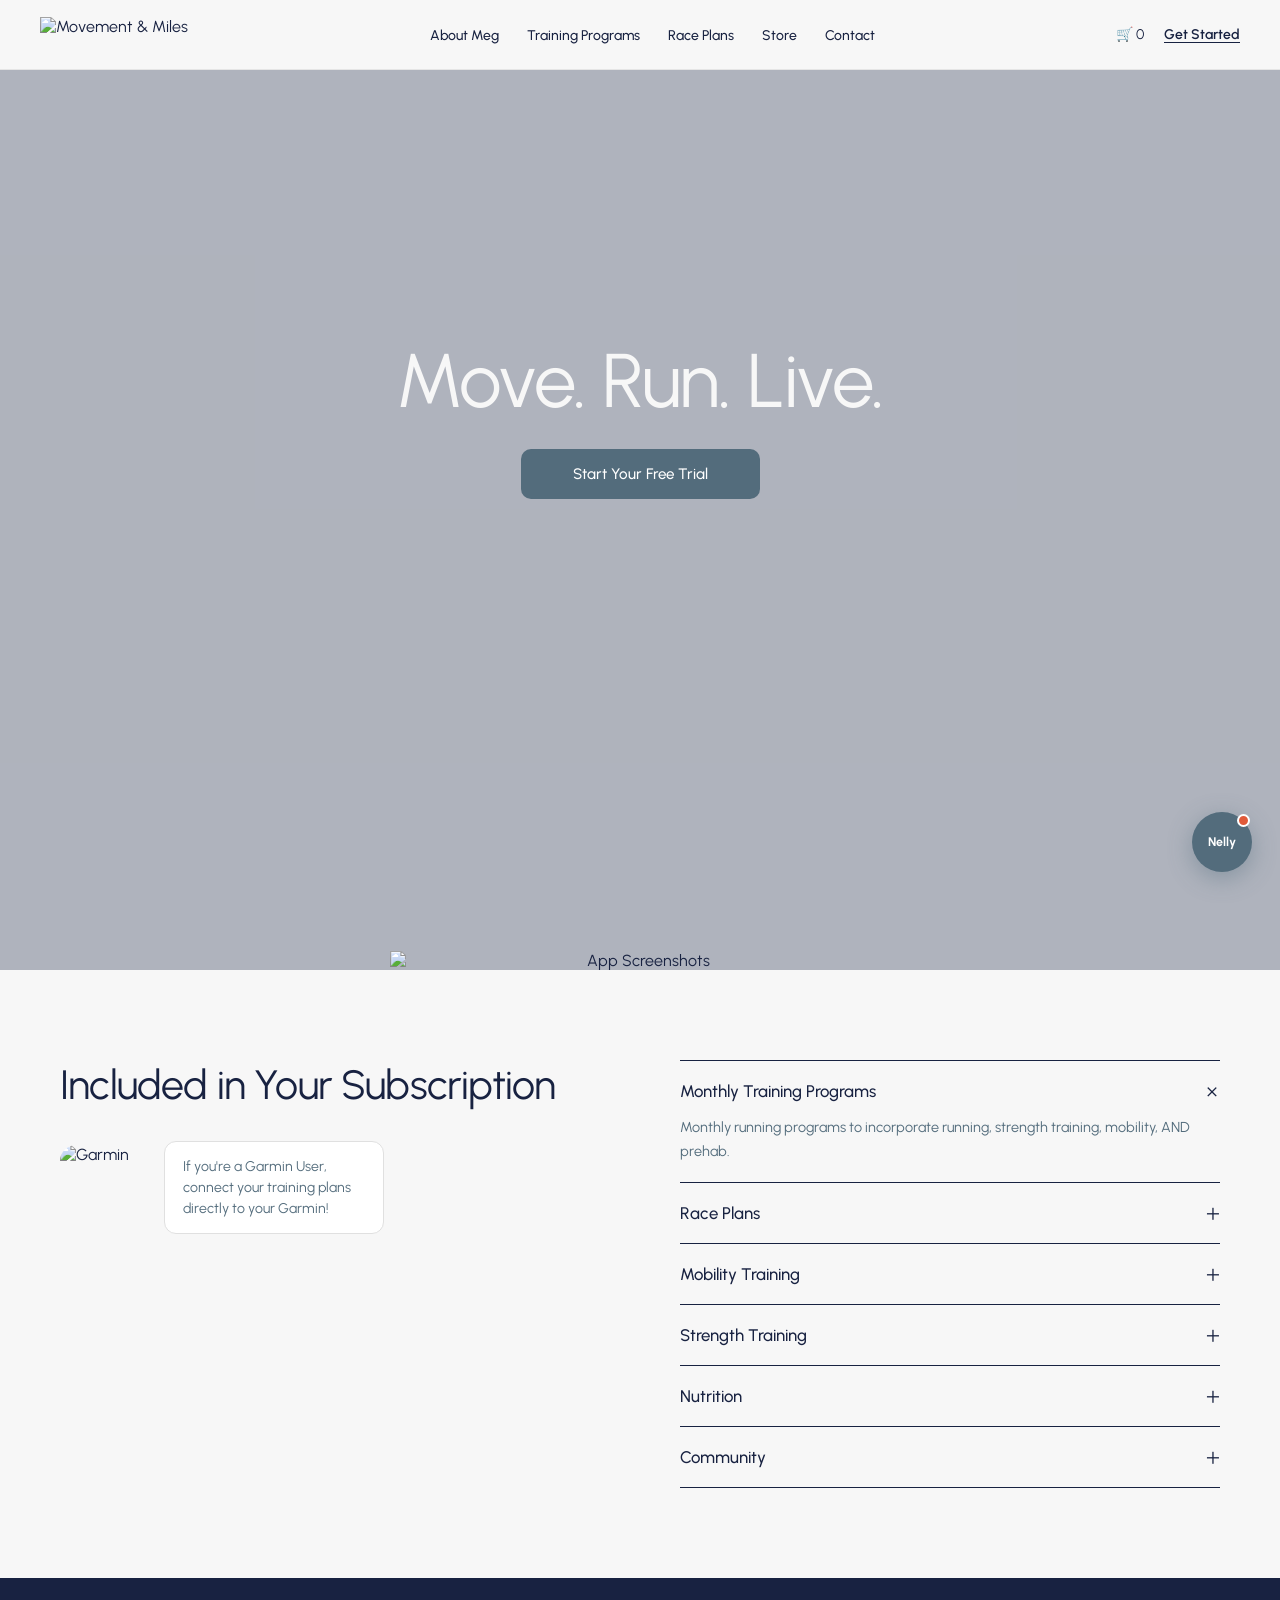
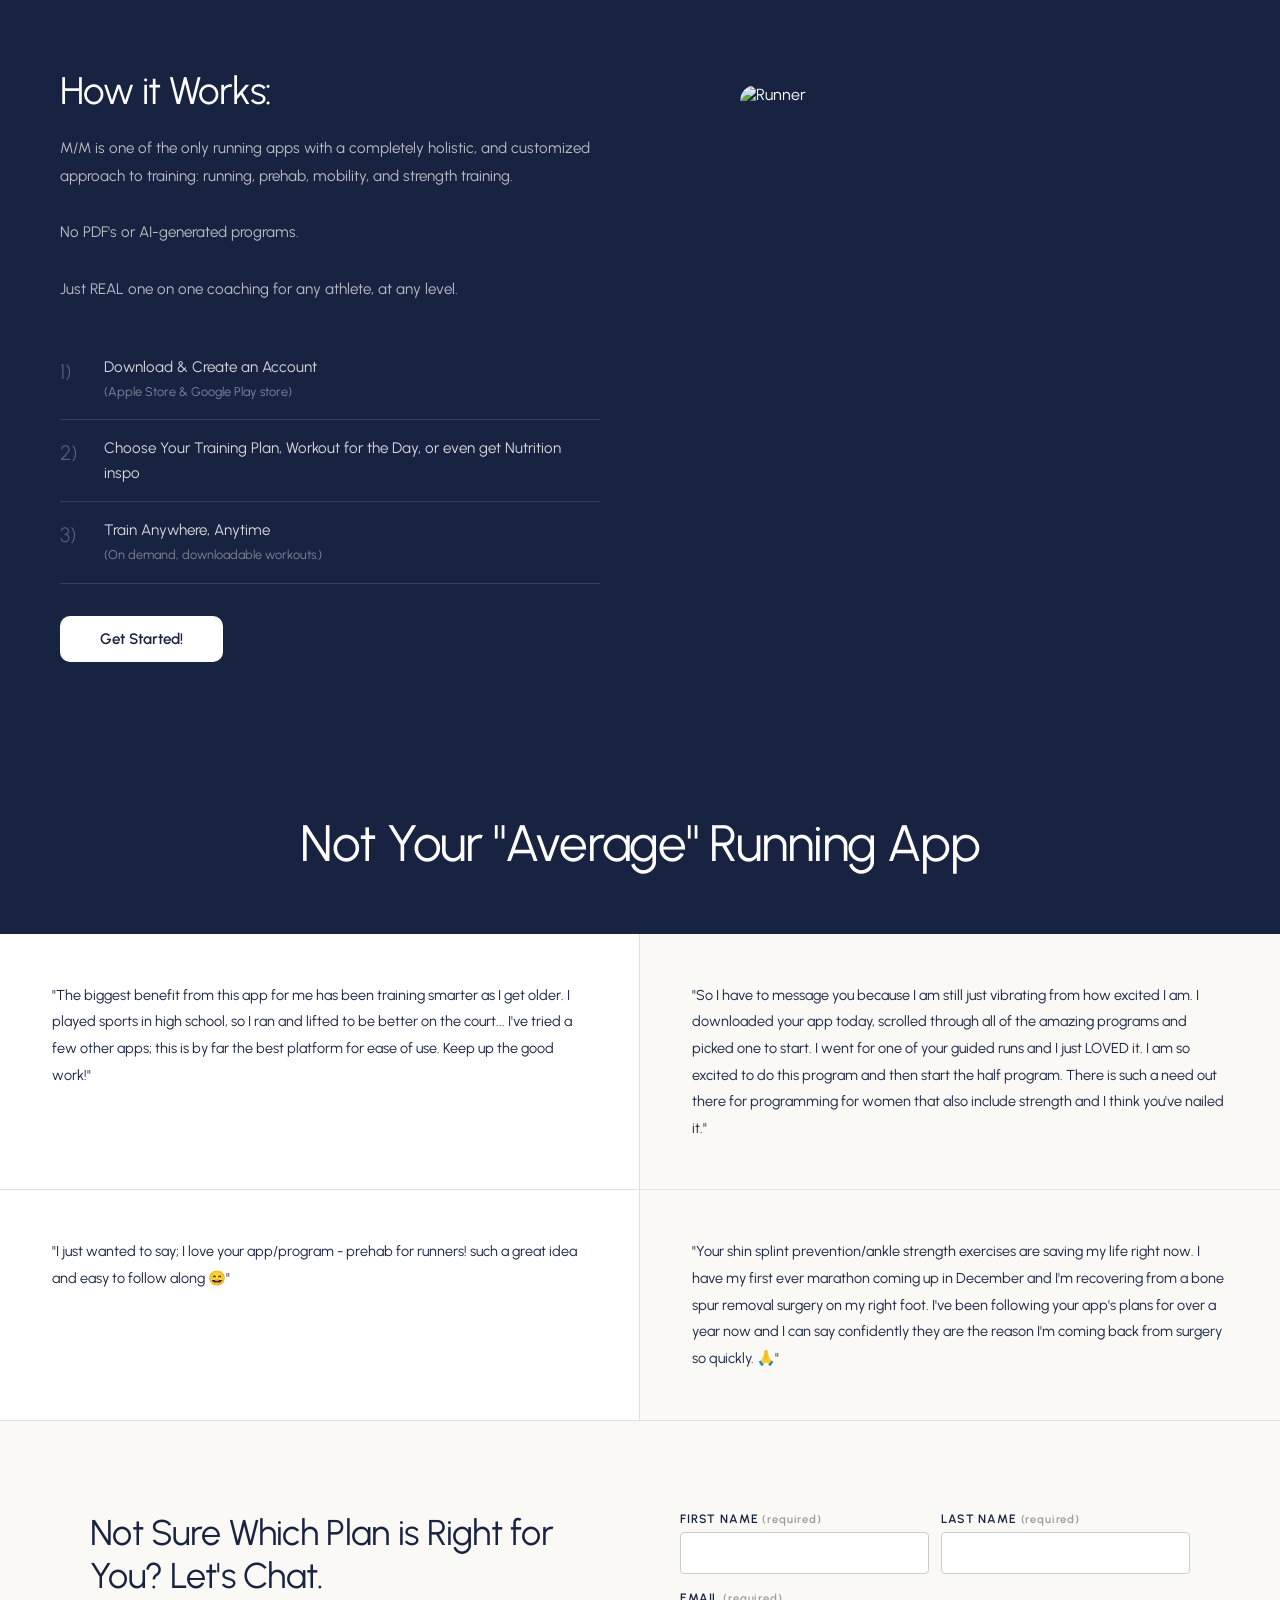
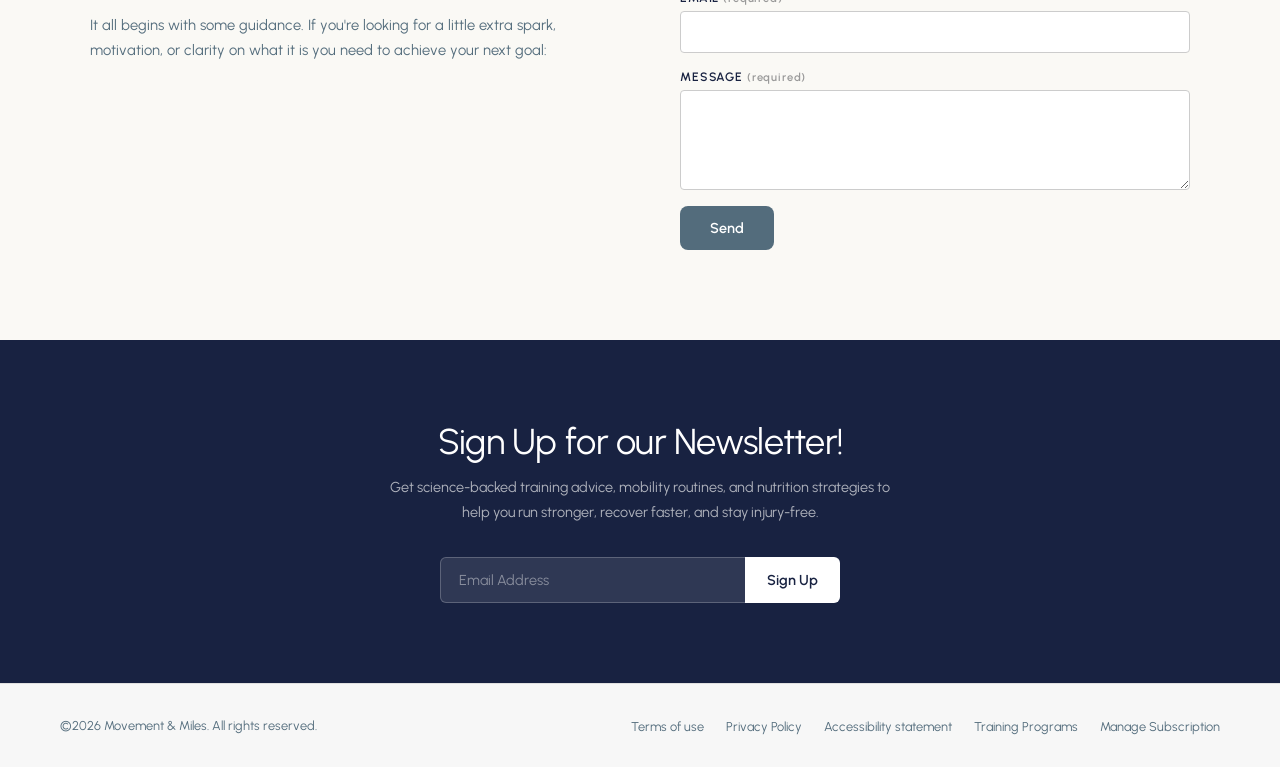
==== index.html @ affa8de3 "Update Movement & Miles site" ====
<!DOCTYPE html>
<html lang="en">
<head>
<meta charset="UTF-8" />
<meta name="viewport" content="width=device-width, initial-scale=1.0" />
<title>Movement & Miles</title>
<link href="https://fonts.googleapis.com/css2?family=Urbanist:ital,wght@0,300;0,400;0,500;0,600;0,700;1,400&display=swap" rel="stylesheet" />
<style>
  :root {
    --navy: #182241;
    --navy-mid: #536c7c;
    --bg: #f7f7f7;
    --bg-warm: #faf9f5;
    --white: #ffffff;
    --text: #182241;
    --muted: #536c7c;
    --btn: #536c7c;
    --btn-hover: #3e5460;
    --border: #e0e0e0;
  }
  * { margin:0; padding:0; box-sizing:border-box; }
  html { scroll-behavior:smooth; }
  body { background:var(--bg); color:var(--text); font-family:'Urbanist',sans-serif; font-weight:400; overflow-x:hidden; }

  /* ── NAV ── */
  .site-nav {
    position:fixed; top:0; left:0; right:0; z-index:200;
    display:flex; align-items:center; justify-content:space-between;
    padding:0 40px; height:70px;
    background:rgba(247,247,247,0.96); backdrop-filter:blur(8px);
    border-bottom:1px solid rgba(0,0,0,0.07);
  }
  .nav-logo img { height:36px; display:block; cursor:pointer; }
  .nav-links { display:flex; align-items:center; gap:28px; list-style:none; }
  .nav-links a { text-decoration:none; color:var(--text); font-size:0.875rem; font-weight:500; cursor:pointer; transition:color .2s; padding:4px 0; border-bottom:2px solid transparent; }
  .nav-links a:hover, .nav-links a.active { color:var(--navy-mid); border-bottom-color:var(--navy-mid); }
  .nav-right { display:flex; align-items:center; gap:20px; }
  .nav-cart { font-size:.875rem; color:var(--text); cursor:pointer; }
  .nav-get-started { background:transparent; border:none; font-family:'Urbanist',sans-serif; font-size:.875rem; font-weight:600; color:var(--text); cursor:pointer; text-decoration:underline; text-underline-offset:3px; }

  /* ── PAGE SYSTEM ── */
  .page { display:none; padding-top:70px; }
  .page.active { display:block; }

  /* ── SHARED ── */
  .btn-primary { display:inline-block; background:var(--btn); color:var(--white); border:none; padding:14px 40px; font-family:'Urbanist',sans-serif; font-size:.95rem; font-weight:500; cursor:pointer; border-radius:10px; transition:background .2s; text-decoration:none; }
  .btn-primary:hover { background:var(--btn-hover); }
  .btn-outline { display:inline-block; background:transparent; color:var(--navy); border:1px solid var(--navy); padding:10px 28px; font-family:'Urbanist',sans-serif; font-size:.85rem; font-weight:500; cursor:pointer; border-radius:8px; transition:all .2s; text-decoration:none; }
  .btn-outline:hover { background:var(--navy); color:var(--white); }
  .section-heading { font-family:'Urbanist',sans-serif; font-weight:400; letter-spacing:-.02em; color:var(--navy); line-height:1.1; }
  .tag { display:inline-block; font-size:.72rem; font-weight:600; letter-spacing:.08em; text-transform:uppercase; padding:4px 10px; border-radius:20px; }
  .tag-beginner { background:#e8f4e8; color:#2d6a2d; }
  .tag-intermediate { background:#fff3e0; color:#b35a00; }
  .tag-advanced { background:#fce4e4; color:#b33030; }
  .tag-all { background:#e8eaf6; color:#3949ab; }

  /* ── HOME PAGE ── */
  /* Hero */
  .hero { position:relative; min-height:100vh; display:flex; flex-direction:column; align-items:center; justify-content:center; text-align:center; overflow:hidden; }
  .hero-bg { position:absolute; inset:0; background-image:url('https://images.squarespace-cdn.com/content/v1/62da6d587c033c22c1b4475a/3ceddfcb-dece-4f51-a40f-10a068ba815c/IMG_9439.JPG'); background-size:cover; background-position:center top; }
  .hero-overlay { position:absolute; inset:0; background:rgba(24,34,65,.32); }
  .hero-content { position:relative; z-index:2; display:flex; flex-direction:column; align-items:center; gap:28px; padding-bottom:200px; }
  .hero-title { font-size:clamp(52px,7vw,76px); font-weight:400; letter-spacing:-.02em; color:#f7f7f7; line-height:1.05; }
  .hero-phones { position:absolute; bottom:0; left:50%; transform:translateX(-50%); z-index:2; }
  .hero-phones img { width:500px; max-width:55vw; object-fit:contain; display:block; }

  /* Subscription */
  .subscription { background:var(--bg); padding:90px 60px; }
  .subscription-inner { display:grid; grid-template-columns:1fr 1fr; gap:80px; align-items:start; max-width:1180px; margin:0 auto; }
  .subscription-heading { font-size:clamp(28px,3.2vw,46px); font-weight:400; letter-spacing:-.02em; color:var(--navy); margin-bottom:32px; }
  .garmin-promo { display:flex; align-items:center; gap:18px; }
  .garmin-logo { width:86px; height:86px; object-fit:contain; border-radius:16px; }
  .garmin-bubble { border:1px solid var(--border); border-radius:12px; padding:14px 18px; font-size:.88rem; color:var(--muted); max-width:220px; line-height:1.5; background:var(--white); }
  .accordion-item { border-top:1px solid var(--navy); padding:18px 0; cursor:pointer; }
  .accordion-item:last-child { border-bottom:1px solid var(--navy); }
  .accordion-header { display:flex; justify-content:space-between; align-items:center; }
  .accordion-title { font-size:1.05rem; font-weight:500; color:var(--navy); }
  .accordion-icon { font-size:1.5rem; color:var(--navy); font-weight:300; transition:transform .25s; line-height:1; }
  .accordion-body { display:none; padding-top:12px; font-size:.9rem; color:var(--muted); line-height:1.7; }
  .accordion-item.open .accordion-icon { transform:rotate(45deg); }
  .accordion-item.open .accordion-body { display:block; }

  /* How it works */
  .how-section { background:var(--navy); padding:90px 60px; color:var(--white); }
  .how-inner { max-width:1180px; margin:0 auto; display:grid; grid-template-columns:1fr 1fr; gap:80px; align-items:center; }
  .how-heading { font-size:clamp(28px,3vw,44px); color:var(--white); font-weight:400; letter-spacing:-.02em; margin-bottom:20px; }
  .how-desc { font-size:.95rem; color:rgba(247,247,247,.72); line-height:1.85; margin-bottom:36px; }
  .how-step { display:flex; align-items:flex-start; gap:16px; padding:16px 0; border-bottom:1px solid rgba(255,255,255,.13); font-size:.95rem; color:rgba(247,247,247,.85); line-height:1.6; }
  .how-step-num { font-size:1.3rem; font-weight:300; color:rgba(255,255,255,.3); min-width:28px; flex-shrink:0; }
  .how-cta { display:inline-block; margin-top:32px; background:var(--white); color:var(--navy); padding:14px 40px; border-radius:10px; font-family:'Urbanist',sans-serif; font-size:.95rem; font-weight:600; cursor:pointer; border:none; text-decoration:none; transition:opacity .2s; }
  .how-cta:hover { opacity:.88; }
  .how-app-img { width:100%; max-width:420px; object-fit:cover; border-radius:16px; display:block; margin:0 auto; aspect-ratio:3/4; object-position:top; }

  /* Not Your Average */
  .avg-heading-bar { background:var(--navy); padding:60px; text-align:center; }
  .avg-heading-bar h2 { font-size:clamp(26px,4vw,52px); color:var(--white); font-weight:400; letter-spacing:-.02em; }
  .testimonials-grid { display:grid; grid-template-columns:repeat(2,1fr); }
  .testimonial-card { padding:48px 52px; border-right:1px solid var(--border); border-bottom:1px solid var(--border); background:var(--white); }
  .testimonial-card:nth-child(even) { border-right:none; background:var(--bg-warm); }
  .testimonial-text { font-size:.9rem; line-height:1.85; color:var(--text); }

  /* Contact */
  .contact-section { background:var(--bg-warm); padding:90px 60px; }
  .contact-inner { max-width:1100px; margin:0 auto; display:grid; grid-template-columns:1fr 1fr; gap:80px; align-items:start; }
  .contact-heading { font-size:clamp(22px,2.8vw,38px); font-weight:400; letter-spacing:-.02em; margin-bottom:16px; }
  .contact-sub { font-size:.92rem; color:var(--muted); line-height:1.7; }
  .contact-form { display:flex; flex-direction:column; gap:16px; }
  .form-row { display:grid; grid-template-columns:1fr 1fr; gap:12px; }
  .form-field { display:flex; flex-direction:column; gap:6px; }
  .form-field label { font-size:.76rem; font-weight:600; letter-spacing:.07em; text-transform:uppercase; color:var(--navy); }
  .form-field input, .form-field textarea { background:var(--white); border:1px solid #ccc; padding:11px 14px; font-family:'Urbanist',sans-serif; font-size:.9rem; color:var(--text); outline:none; border-radius:4px; transition:border-color .2s; }
  .form-field input:focus, .form-field textarea:focus { border-color:var(--navy-mid); }
  .form-field textarea { height:100px; resize:vertical; }
  .form-submit { background:var(--btn); color:var(--white); border:none; padding:13px 30px; font-family:'Urbanist',sans-serif; font-size:.9rem; font-weight:600; cursor:pointer; border-radius:8px; align-self:flex-start; transition:background .2s; }
  .form-submit:hover { background:var(--btn-hover); }

  /* Newsletter */
  .newsletter-section { background:var(--navy); padding:80px 60px; text-align:center; }
  .newsletter-heading { font-size:clamp(22px,3vw,36px); color:var(--white); font-weight:400; letter-spacing:-.02em; margin-bottom:12px; }
  .newsletter-sub { font-size:.9rem; color:rgba(247,247,247,.68); max-width:520px; margin:0 auto 32px; line-height:1.75; }
  .newsletter-form { display:flex; max-width:400px; margin:0 auto; }
  .newsletter-input { flex:1; background:rgba(255,255,255,.1); border:1px solid rgba(255,255,255,.22); border-right:none; padding:13px 18px; color:var(--white); font-family:'Urbanist',sans-serif; font-size:.9rem; outline:none; border-radius:6px 0 0 6px; }
  .newsletter-input::placeholder { color:rgba(247,247,247,.45); }
  .newsletter-btn { background:var(--white); color:var(--navy); border:none; padding:13px 22px; font-family:'Urbanist',sans-serif; font-size:.9rem; font-weight:600; cursor:pointer; border-radius:0 6px 6px 0; transition:opacity .2s; }
  .newsletter-btn:hover { opacity:.88; }

  /* ── TRAINING PROGRAMS PAGE ── */
  .page-hero { background:var(--bg); padding:60px 60px 40px; border-bottom:1px solid var(--border); }
  .page-hero h1 { font-size:clamp(36px,5vw,68px); font-weight:400; letter-spacing:-.02em; color:rgba(24,34,65,.18); line-height:1; }
  .program-section { padding:60px; }
  .program-section:nth-child(even) { background:var(--bg-warm); }
  .program-section-title { font-size:clamp(22px,2.5vw,32px); font-weight:400; letter-spacing:-.02em; color:var(--navy); margin-bottom:36px; padding-bottom:16px; border-bottom:1px solid var(--border); }
  .program-grid { display:grid; grid-template-columns:repeat(auto-fill,minmax(280px,1fr)); gap:24px; }
  .program-card { background:var(--white); border:1px solid var(--border); border-radius:12px; overflow:hidden; transition:transform .2s, box-shadow .2s; }
  .program-card:hover { transform:translateY(-4px); box-shadow:0 12px 40px rgba(0,0,0,.1); }
  .program-card-img { width:100%; height:180px; object-fit:cover; background:#eee; display:block; }
  .program-card-img-placeholder { width:100%; height:180px; background:linear-gradient(135deg,#e8edf2 0%,#c8d4dc 100%); display:flex; align-items:center; justify-content:center; font-size:2rem; }
  .program-card-body { padding:20px; }
  .program-card-title { font-size:1rem; font-weight:600; color:var(--navy); margin-bottom:10px; line-height:1.3; }
  .program-card-meta { display:flex; flex-direction:column; gap:4px; margin-bottom:14px; }
  .program-card-meta span { font-size:.82rem; color:var(--muted); }
  .program-card-footer { display:flex; justify-content:space-between; align-items:center; margin-top:14px; }
  .sign-up-banner { background:var(--navy); color:var(--white); text-align:center; padding:48px 60px; }
  .sign-up-banner h3 { font-size:clamp(20px,2.5vw,30px); font-weight:400; margin-bottom:20px; letter-spacing:-.01em; }

  /* ── RACE PLANS PAGE ── */
  .race-grid { display:grid; grid-template-columns:repeat(3,1fr); gap:28px; padding:60px; max-width:1300px; margin:0 auto; }
  .race-card { background:var(--white); border:1px solid var(--border); border-radius:12px; overflow:hidden; transition:transform .2s,box-shadow .2s; }
  .race-card:hover { transform:translateY(-4px); box-shadow:0 12px 40px rgba(0,0,0,.1); }
  .race-card-img { width:100%; height:200px; object-fit:cover; display:block; }
  .race-card-body { padding:20px 22px; }
  .race-card-title { font-size:1rem; font-weight:600; color:var(--navy); margin-bottom:12px; line-height:1.3; }
  .race-card-detail { font-size:.83rem; color:var(--muted); line-height:1.6; margin-bottom:16px; }
  .race-page-header { padding:50px 60px 30px; border-bottom:1px solid var(--border); }
  .race-page-header h1 { font-size:clamp(32px,4vw,52px); font-weight:400; letter-spacing:-.02em; color:var(--navy); margin-bottom:10px; }
  .race-page-header p { font-size:.95rem; color:var(--muted); max-width:600px; line-height:1.7; }

  /* ── STORE PAGE ── */
  .store-header { padding:50px 60px 30px; border-bottom:1px solid var(--border); }
  .store-header h1 { font-size:clamp(28px,4vw,48px); font-weight:400; letter-spacing:-.02em; color:var(--navy); margin-bottom:8px; }
  .store-header p { font-size:.95rem; color:var(--muted); max-width:600px; }
  .store-grid { display:grid; grid-template-columns:repeat(auto-fill,minmax(320px,1fr)); gap:32px; padding:60px; max-width:1300px; margin:0 auto; }
  .store-card { background:var(--white); border:1px solid var(--border); border-radius:12px; overflow:hidden; transition:transform .2s,box-shadow .2s; }
  .store-card:hover { transform:translateY(-4px); box-shadow:0 12px 40px rgba(0,0,0,.1); }
  .store-card-img { width:100%; height:280px; object-fit:cover; display:block; background:#f0f0f0; }
  .store-card-body { padding:24px; }
  .store-card-title { font-size:1.05rem; font-weight:600; color:var(--navy); margin-bottom:8px; }
  .store-card-price { font-size:1.1rem; font-weight:500; color:var(--navy-mid); margin-bottom:16px; }
  .store-card-desc { font-size:.88rem; color:var(--muted); line-height:1.7; margin-bottom:20px; }
  .add-to-cart { width:100%; background:var(--btn); color:var(--white); border:none; padding:13px; font-family:'Urbanist',sans-serif; font-size:.9rem; font-weight:600; cursor:pointer; border-radius:8px; transition:background .2s; }
  .add-to-cart:hover { background:var(--btn-hover); }

  /* ── FOOTER ── */
  footer { background:var(--bg); border-top:1px solid var(--border); padding:32px 60px; display:flex; justify-content:space-between; align-items:center; flex-wrap:wrap; gap:16px; }
  .footer-copy { font-size:.8rem; color:var(--muted); }
  .footer-links { display:flex; gap:22px; list-style:none; flex-wrap:wrap; }
  .footer-links a { font-size:.8rem; color:var(--muted); text-decoration:none; transition:color .2s; cursor:pointer; }
  .footer-links a:hover { color:var(--navy); }

  /* ── NELLY WIDGET ── */
  #nelly-widget { position:fixed; bottom:28px; right:28px; z-index:999; display:flex; flex-direction:column; align-items:flex-end; gap:12px; }
  #nelly-panel { display:none; flex-direction:column; width:360px; max-height:520px; background:var(--white); border:1px solid var(--border); border-radius:16px; overflow:hidden; box-shadow:0 20px 60px rgba(0,0,0,.15); animation:popUp .22s ease; }
  #nelly-panel.open { display:flex; }
  @keyframes popUp { from{opacity:0;transform:translateY(12px)}to{opacity:1;transform:translateY(0)} }
  .nelly-header { background:var(--navy); padding:15px 18px; display:flex; align-items:center; gap:12px; }
  .nelly-avatar { width:38px; height:38px; border-radius:50%; background:var(--btn); display:flex; align-items:center; justify-content:center; font-weight:700; font-size:1rem; color:var(--white); flex-shrink:0; }
  .nelly-info { flex:1; }
  .nelly-name-t { font-weight:600; font-size:.9rem; color:var(--white); }
  .nelly-status-t { font-size:.72rem; color:rgba(247,247,247,.6); }
  .nelly-close { background:none; border:none; color:rgba(247,247,247,.55); font-size:1.1rem; cursor:pointer; padding:4px; transition:color .2s; }
  .nelly-close:hover { color:var(--white); }
  #nelly-msgs { flex:1; overflow-y:auto; padding:14px; display:flex; flex-direction:column; gap:10px; background:var(--bg); }
  .nmsg { max-width:86%; padding:10px 14px; border-radius:12px; font-size:.84rem; line-height:1.6; }
  .nmsg.bot { background:var(--white); border:1px solid var(--border); color:var(--text); align-self:flex-start; border-radius:4px 12px 12px 12px; }
  .nmsg.user { background:var(--navy); color:var(--white); align-self:flex-end; border-radius:12px 4px 12px 12px; }
  #nelly-typing { display:none; align-self:flex-start; background:var(--white); border:1px solid var(--border); border-radius:4px 12px 12px 12px; padding:11px 16px; gap:4px; align-items:center; }
  #nelly-typing.show { display:flex; }
  .tdot { width:6px; height:6px; background:var(--muted); border-radius:50%; animation:tdot 1.2s infinite; }
  .tdot:nth-child(2){animation-delay:.18s}.tdot:nth-child(3){animation-delay:.36s}
  @keyframes tdot{0%,60%,100%{transform:translateY(0);opacity:.35}30%{transform:translateY(-5px);opacity:1}}
  .nelly-input-row { display:flex; gap:8px; padding:11px 13px; border-top:1px solid var(--border); background:var(--white); }
  #nelly-input { flex:1; border:1px solid var(--border); border-radius:8px; padding:9px 12px; font-family:'Urbanist',sans-serif; font-size:.84rem; color:var(--text); outline:none; background:var(--bg); transition:border-color .2s; }
  #nelly-input:focus { border-color:var(--navy-mid); }
  #nelly-input::placeholder { color:var(--muted); }
  #nelly-send { background:var(--navy); color:var(--white); border:none; border-radius:8px; padding:9px 14px; font-size:.85rem; cursor:pointer; transition:background .2s; }
  #nelly-send:hover { background:var(--btn-hover); }
  .nelly-powered { text-align:center; font-size:.65rem; color:var(--muted); padding:6px; background:var(--white); letter-spacing:.04em; }
  #nelly-bubble { width:60px; height:60px; background:var(--btn); border-radius:50%; display:flex; align-items:center; justify-content:center; cursor:pointer; box-shadow:0 6px 24px rgba(83,108,124,.45); transition:transform .2s,box-shadow .2s; position:relative; font-weight:700; font-size:.78rem; color:var(--white); letter-spacing:.01em; text-align:center; line-height:1.2; }
  #nelly-bubble:hover { transform:scale(1.07); box-shadow:0 10px 32px rgba(83,108,124,.6); }
  .bubble-ping { position:absolute; top:2px; right:2px; width:13px; height:13px; background:#e05a3a; border-radius:50%; border:2px solid var(--white); animation:bping 2.5s ease-in-out infinite; }
  @keyframes bping{0%,100%{opacity:1;transform:scale(1)}50%{opacity:.6;transform:scale(1.2)}}

  .fade-in { opacity:0; transform:translateY(20px); transition:opacity .55s ease,transform .55s ease; }
  .fade-in.visible { opacity:1; transform:translateY(0); }
</style>
</head>
<body>

<!-- NAV -->
<nav class="site-nav">
  <a class="nav-logo" onclick="showPage('home')">
    <img src="https://images.squarespace-cdn.com/content/v1/62da6d587c033c22c1b4475a/9419ffc3-05b5-47a3-9911-0bc1ba1a990b/MovementMiles_Logo-02.png?format=300w" alt="Movement & Miles" />
  </a>
  <ul class="nav-links">
    <li><a onclick="showPage('home')" data-page="home">About Meg</a></li>
    <li><a onclick="showPage('training')" data-page="training">Training Programs</a></li>
    <li><a onclick="showPage('race')" data-page="race">Race Plans</a></li>
    <li><a onclick="showPage('store')" data-page="store">Store</a></li>
    <li><a onclick="showPage('home')" data-page="contact">Contact</a></li>
  </ul>
  <div class="nav-right">
    <span class="nav-cart">🛒 0</span>
    <button class="nav-get-started">Get Started</button>
  </div>
</nav>

<!-- ═══════════════════════════════════════════════════════════ -->
<!-- HOME PAGE -->
<!-- ═══════════════════════════════════════════════════════════ -->
<div id="page-home" class="page active">

  <!-- Hero -->
  <section class="hero">
    <div class="hero-bg"></div>
    <div class="hero-overlay"></div>
    <div class="hero-content">
      <h1 class="hero-title">Move. Run. Live.</h1>
      <button class="btn-primary" style="padding:16px 52px">Start Your Free Trial</button>
    </div>
    <div class="hero-phones">
      <img src="https://images.squarespace-cdn.com/content/v1/62da6d587c033c22c1b4475a/c72e8684-9bad-454f-a4fd-4c4e3dc9f01f/Group_images.png" alt="App Screenshots" />
    </div>
  </section>

  <!-- Subscription -->
  <section class="subscription fade-in">
    <div class="subscription-inner">
      <div>
        <h2 class="subscription-heading">Included in Your Subscription</h2>
        <div class="garmin-promo">
          <img class="garmin-logo" src="https://images.squarespace-cdn.com/content/v1/62da6d587c033c22c1b4475a/d3888f0f-c97f-4852-8d72-7172acf5c98e/Garmin_Connect_app_1024x1024-02.png" alt="Garmin" />
          <div class="garmin-bubble">If you're a Garmin User, connect your training plans directly to your Garmin!</div>
        </div>
      </div>
      <div>
        <div class="accordion-item open"><div class="accordion-header" onclick="toggleAcc(this)"><span class="accordion-title">Monthly Training Programs</span><span class="accordion-icon">+</span></div><div class="accordion-body">Monthly running programs to incorporate running, strength training, mobility, AND prehab.</div></div>
        <div class="accordion-item"><div class="accordion-header" onclick="toggleAcc(this)"><span class="accordion-title">Race Plans</span><span class="accordion-icon">+</span></div><div class="accordion-body">Beginner – Advanced Plans: 5k, 10k, Half Marathon, Marathon, 50k — built for every level.</div></div>
        <div class="accordion-item"><div class="accordion-header" onclick="toggleAcc(this)"><span class="accordion-title">Mobility Training</span><span class="accordion-icon">+</span></div><div class="accordion-body">Mobility workouts and programs to improve your movement capacity, joint strength, and prevent injuries.</div></div>
        <div class="accordion-item"><div class="accordion-header" onclick="toggleAcc(this)"><span class="accordion-title">Strength Training</span><span class="accordion-icon">+</span></div><div class="accordion-body">Video AND voice-guided workouts for beginner – advanced athletes.</div></div>
        <div class="accordion-item"><div class="accordion-header" onclick="toggleAcc(this)"><span class="accordion-title">Nutrition</span><span class="accordion-icon">+</span></div><div class="accordion-body">Choose a plan based on your goal: endurance, strength training, or weight loss.</div></div>
        <div class="accordion-item"><div class="accordion-header" onclick="toggleAcc(this)"><span class="accordion-title">Community</span><span class="accordion-icon">+</span></div><div class="accordion-body">Join the Movement & Miles Community on Facebook. Exclusive offers, tips, and motivation.</div></div>
      </div>
    </div>
  </section>

  <!-- How It Works -->
  <section class="how-section fade-in">
    <div class="how-inner">
      <div>
        <h2 class="how-heading">How it Works:</h2>
        <p class="how-desc">M/M is one of the only running apps with a completely holistic, and customized approach to training: running, prehab, mobility, and strength training.<br><br>No PDF's or AI-generated programs.<br><br>Just REAL one on one coaching for any athlete, at any level.</p>
        <div>
          <div class="how-step"><span class="how-step-num">1)</span><span>Download &amp; Create an Account<br><small style="opacity:.55">(Apple Store &amp; Google Play store)</small></span></div>
          <div class="how-step"><span class="how-step-num">2)</span><span>Choose Your Training Plan, Workout for the Day, or even get Nutrition inspo</span></div>
          <div class="how-step"><span class="how-step-num">3)</span><span>Train Anywhere, Anytime<br><small style="opacity:.55">(On demand, downloadable workouts.)</small></span></div>
        </div>
        <a class="how-cta">Get Started!</a>
      </div>
      <div style="display:flex;justify-content:center">
        <img class="how-app-img" src="https://images.squarespace-cdn.com/content/v1/62da6d587c033c22c1b4475a/6548950d-9d8b-4be9-bbf6-6ac7c487a367/pexels-goumbik-669584.jpg" alt="Runner" />
      </div>
    </div>
  </section>

  <!-- Not Your Average -->
  <div class="fade-in">
    <div class="avg-heading-bar"><h2>Not Your "Average" Running App</h2></div>
    <div class="testimonials-grid">
      <div class="testimonial-card"><p class="testimonial-text">"The biggest benefit from this app for me has been training smarter as I get older. I played sports in high school, so I ran and lifted to be better on the court... I've tried a few other apps; this is by far the best platform for ease of use. Keep up the good work!"</p></div>
      <div class="testimonial-card"><p class="testimonial-text">"So I have to message you because I am still just vibrating from how excited I am. I downloaded your app today, scrolled through all of the amazing programs and picked one to start. I went for one of your guided runs and I just LOVED it. I am so excited to do this program and then start the half program. There is such a need out there for programming for women that also include strength and I think you've nailed it."</p></div>
      <div class="testimonial-card"><p class="testimonial-text">"I just wanted to say; I love your app/program - prehab for runners! such a great idea and easy to follow along 😄"</p></div>
      <div class="testimonial-card"><p class="testimonial-text">"Your shin splint prevention/ankle strength exercises are saving my life right now. I have my first ever marathon coming up in December and I'm recovering from a bone spur removal surgery on my right foot. I've been following your app's plans for over a year now and I can say confidently they are the reason I'm coming back from surgery so quickly. 🙏"</p></div>
    </div>
  </div>

  <!-- Contact -->
  <section class="contact-section fade-in">
    <div class="contact-inner">
      <div>
        <h2 class="contact-heading">Not Sure Which Plan is Right for You? Let's Chat.</h2>
        <p class="contact-sub">It all begins with some guidance. If you're looking for a little extra spark, motivation, or clarity on what it is you need to achieve your next goal:</p>
      </div>
      <div class="contact-form">
        <div class="form-row">
          <div class="form-field"><label>First Name <span style="color:#999;font-size:.7rem;text-transform:none">(required)</span></label><input type="text" /></div>
          <div class="form-field"><label>Last Name <span style="color:#999;font-size:.7rem;text-transform:none">(required)</span></label><input type="text" /></div>
        </div>
        <div class="form-field"><label>Email <span style="color:#999;font-size:.7rem;text-transform:none">(required)</span></label><input type="email" /></div>
        <div class="form-field"><label>Message <span style="color:#999;font-size:.7rem;text-transform:none">(required)</span></label><textarea></textarea></div>
        <button class="form-submit">Send</button>
      </div>
    </div>
  </section>

  <!-- Newsletter -->
  <section class="newsletter-section fade-in">
    <h2 class="newsletter-heading">Sign Up for our Newsletter!</h2>
    <p class="newsletter-sub">Get science-backed training advice, mobility routines, and nutrition strategies to help you run stronger, recover faster, and stay injury-free.</p>
    <div class="newsletter-form">
      <input class="newsletter-input" type="email" placeholder="Email Address" />
      <button class="newsletter-btn">Sign Up</button>
    </div>
  </section>

  <footer>
    <div class="footer-copy">©2026 Movement & Miles. All rights reserved.</div>
    <ul class="footer-links">
      <li><a>Terms of use</a></li><li><a>Privacy Policy</a></li><li><a>Accessibility statement</a></li>
      <li><a onclick="showPage('training')">Training Programs</a></li><li><a>Manage Subscription</a></li>
    </ul>
  </footer>
</div>

<!-- ═══════════════════════════════════════════════════════════ -->
<!-- TRAINING PROGRAMS PAGE -->
<!-- ═══════════════════════════════════════════════════════════ -->
<div id="page-training" class="page">
  <div class="page-hero">
    <h1>Monthly Training<br>Programs:</h1>
  </div>

  <!-- Running Programs -->
  <div class="program-section">
    <h2 class="program-section-title">Running Programs:</h2>
    <div class="program-grid">
      <div class="program-card">
        <img class="program-card-img" src="https://images.squarespace-cdn.com/content/v1/62da6d587c033c22c1b4475a/fbf798a2-5b50-43bb-a1cc-5d69579c16c2/pexels-cottonbro-4753884.jpg" alt="Walk to Run" />
        <div class="program-card-body">
          <div class="program-card-title">Walk to Run: A Beginner's Guide to Starting Your Fitness Journey</div>
          <div class="program-card-meta">
            <span><span class="tag tag-beginner">Beginner</span></span>
            <span>⏱ 3 weeks</span>
            <span>4 run/walk, 1 mobility, 2 strength workouts/week</span>
          </div>
          <button class="btn-outline">Learn More</button>
        </div>
      </div>
      <div class="program-card">
        <img class="program-card-img" src="https://images.squarespace-cdn.com/content/v1/62da6d587c033c22c1b4475a/15e0db8f-33c4-4a58-b325-aed10e9d6c54/pexels-magda-ehlers-pexels-4065511.jpg" alt="Walk to Run Part 2" />
        <div class="program-card-body">
          <div class="program-card-title">Walk to Run: Part 2</div>
          <div class="program-card-meta">
            <span><span class="tag tag-beginner">Beginner</span></span>
            <span>⏱ 6 weeks</span>
            <span>4 run/walk, 1 mobility, 2 strength workouts/week</span>
          </div>
          <button class="btn-outline">Learn More</button>
        </div>
      </div>
      <div class="program-card">
        <div class="program-card-img-placeholder">🏃‍♀️</div>
        <div class="program-card-body">
          <div class="program-card-title">Miles + Bodyweight Strength</div>
          <div class="program-card-meta">
            <span><span class="tag tag-beginner">Beginner</span></span>
            <span>⏱ 8 weeks</span>
            <span>4–5 runs, 1–2 mobility, 2 bodyweight strength/week</span>
          </div>
          <button class="btn-outline">Learn More</button>
        </div>
      </div>
      <div class="program-card">
        <div class="program-card-img-placeholder">💪</div>
        <div class="program-card-body">
          <div class="program-card-title">Beginners: Total Package</div>
          <div class="program-card-meta">
            <span><span class="tag tag-beginner">Beginner</span></span>
            <span>⏱ 8 weeks</span>
            <span>4–5 runs, 1 mobility, 2 strength workouts/week</span>
          </div>
          <button class="btn-outline">Learn More</button>
        </div>
      </div>
      <div class="program-card">
        <div class="program-card-img-placeholder">🏅</div>
        <div class="program-card-body">
          <div class="program-card-title">Building Endurance & Strength</div>
          <div class="program-card-meta">
            <span><span class="tag tag-beginner">Beginner</span></span>
            <span>⏱ 6 weeks</span>
            <span>4 runs, 1 mobility, 2 strength workouts/week</span>
          </div>
          <button class="btn-outline">Learn More</button>
        </div>
      </div>
      <div class="program-card">
        <div class="program-card-img-placeholder">⚡</div>
        <div class="program-card-body">
          <div class="program-card-title">Strides + Calisthenics</div>
          <div class="program-card-meta">
            <span><span class="tag tag-intermediate">Intermediate</span></span>
            <span>⏱ 6 weeks</span>
            <span>4 runs, 2 bodyweight strength, 1–2 mobility/week</span>
          </div>
          <button class="btn-outline">Learn More</button>
        </div>
      </div>
      <div class="program-card">
        <div class="program-card-img-placeholder">🌿</div>
        <div class="program-card-body">
          <div class="program-card-title">Outdoor Miles + Weights</div>
          <div class="program-card-meta">
            <span><span class="tag tag-intermediate">Intermediate</span></span>
            <span>⏱ 4 weeks</span>
            <span>4 runs, 2 strength, 1–2 mobility workouts/week</span>
          </div>
          <button class="btn-outline">Learn More</button>
        </div>
      </div>
      <div class="program-card">
        <div class="program-card-img-placeholder">🔥</div>
        <div class="program-card-body">
          <div class="program-card-title">Endurance & Strength</div>
          <div class="program-card-meta">
            <span><span class="tag tag-intermediate">Intermediate</span></span>
            <span>⏱ 8 weeks</span>
            <span>5 runs, 2 strength, 1–2 mobility workouts/week</span>
          </div>
          <button class="btn-outline">Learn More</button>
        </div>
      </div>
      <div class="program-card">
        <div class="program-card-img-placeholder">🎯</div>
        <div class="program-card-body">
          <div class="program-card-title">Run + Lift</div>
          <div class="program-card-meta">
            <span><span class="tag tag-advanced">Advanced</span></span>
            <span>⏱ 6 weeks</span>
            <span>3 runs, 3 strength, 1–2 mobility workouts/week</span>
          </div>
          <button class="btn-outline">Learn More</button>
        </div>
      </div>
      <div class="program-card">
        <div class="program-card-img-placeholder">🚀</div>
        <div class="program-card-body">
          <div class="program-card-title">Endurance, Speed, and Strength</div>
          <div class="program-card-meta">
            <span><span class="tag tag-advanced">Advanced</span></span>
            <span>⏱ 6 weeks</span>
            <span>2 speed, 2 endurance, 2 strength, 1 mobility/week</span>
          </div>
          <button class="btn-outline">Learn More</button>
        </div>
      </div>
      <div class="program-card">
        <div class="program-card-img-placeholder">🏆</div>
        <div class="program-card-body">
          <div class="program-card-title">Peak Endurance & Power</div>
          <div class="program-card-meta">
            <span><span class="tag tag-advanced">Advanced</span></span>
            <span>⏱ 6 weeks</span>
            <span>5 runs, 2 strength, 1–2 mobility workouts/week</span>
          </div>
          <button class="btn-outline">Learn More</button>
        </div>
      </div>
    </div>
  </div>

  <div class="sign-up-banner">
    <h3>Sign Up For Your Free Month</h3>
    <button class="btn-primary">Get Started</button>
  </div>

  <!-- Strength Training Programs -->
  <div class="program-section">
    <h2 class="program-section-title">Strength Training Programs:</h2>
    <div class="program-grid">
      <div class="program-card"><div class="program-card-img-placeholder">💪</div><div class="program-card-body"><div class="program-card-title">Bodyweight & Bands</div><div class="program-card-meta"><span><span class="tag tag-beginner">Beginner</span></span><span>⏱ 4 weeks</span><span>3 bodyweight strength + 2 mobility/week</span></div><button class="btn-outline">Learn More</button></div></div>
      <div class="program-card"><div class="program-card-img-placeholder">🏋️</div><div class="program-card-body"><div class="program-card-title">Strength Starts Here!</div><div class="program-card-meta"><span><span class="tag tag-beginner">Beginner</span></span><span>⏱ 2 weeks</span><span>3 strength + 2 mobility/week</span></div><button class="btn-outline">Learn More</button></div></div>
      <div class="program-card"><div class="program-card-img-placeholder">⚙️</div><div class="program-card-body"><div class="program-card-title">Pure Strength</div><div class="program-card-meta"><span><span class="tag tag-beginner">Beginner</span></span><span>⏱ 6 weeks</span><span>3 strength + 1 mobility/week</span></div><button class="btn-outline">Learn More</button></div></div>
      <div class="program-card"><div class="program-card-img-placeholder">🔩</div><div class="program-card-body"><div class="program-card-title">Stronger Strides</div><div class="program-card-meta"><span><span class="tag tag-intermediate">Intermediate</span></span><span>⏱ 6 weeks</span><span>2 strength + 1 mobility/week</span></div><button class="btn-outline">Learn More</button></div></div>
      <div class="program-card"><div class="program-card-img-placeholder">🏅</div><div class="program-card-body"><div class="program-card-title">Total Body Power</div><div class="program-card-meta"><span><span class="tag tag-intermediate">Intermediate</span></span><span>⏱ 6 weeks</span><span>4 strength + 1 mobility/week</span></div><button class="btn-outline">Learn More</button></div></div>
      <div class="program-card"><div class="program-card-img-placeholder">🔱</div><div class="program-card-body"><div class="program-card-title">Total Power & Strength</div><div class="program-card-meta"><span><span class="tag tag-advanced">Advanced</span></span><span>⏱ 6 weeks</span><span>3 strength + 1 mobility/week</span></div><button class="btn-outline">Learn More</button></div></div>
    </div>
  </div>

  <!-- Mobility Programs -->
  <div class="program-section" style="background:var(--bg-warm)">
    <h2 class="program-section-title">Mobility & Prehab Programs:</h2>
    <div class="program-grid">
      <div class="program-card"><div class="program-card-img-placeholder">🧘</div><div class="program-card-body"><div class="program-card-title">Prehab: Knee/ITBS + Mobility</div><div class="program-card-meta"><span><span class="tag tag-all">All Levels</span></span><span>⏱ 4 weeks</span><span>2 mobility + 2 prehab/week</span></div><button class="btn-outline">Learn More</button></div></div>
      <div class="program-card"><div class="program-card-img-placeholder">🌀</div><div class="program-card-body"><div class="program-card-title">Mobility Master</div><div class="program-card-meta"><span><span class="tag tag-all">All Levels</span></span><span>⏱ 4 weeks</span><span>3 mobility + flexibility/week</span></div><button class="btn-outline">Learn More</button></div></div>
      <div class="program-card"><div class="program-card-img-placeholder">🦵</div><div class="program-card-body"><div class="program-card-title">Trail/Road Running Prehab Essentials</div><div class="program-card-meta"><span><span class="tag tag-all">All Levels</span></span><span>⏱ 6 weeks</span><span>2 strength/prehab + 1 mobility/week</span></div><button class="btn-outline">Learn More</button></div></div>
      <div class="program-card"><div class="program-card-img-placeholder">🦶</div><div class="program-card-body"><div class="program-card-title">Ankle, Foot, and Calf Strength</div><div class="program-card-meta"><span><span class="tag tag-all">All Levels</span></span><span>📚 10 modules</span></div><button class="btn-outline">Learn More</button></div></div>
      <div class="program-card"><div class="program-card-img-placeholder">🩹</div><div class="program-card-body"><div class="program-card-title">ITBS/Knee Pain Workout Collection</div><div class="program-card-meta"><span><span class="tag tag-all">All Levels</span></span><span>📚 10 modules</span></div><button class="btn-outline">Learn More</button></div></div>
      <div class="program-card"><div class="program-card-img-placeholder">✨</div><div class="program-card-body"><div class="program-card-title">The Ultimate Mobility Plan</div><div class="program-card-meta"><span><span class="tag tag-all">All Levels</span></span><span>⏱ 4 weeks</span><span>3 mobility + flexibility/week</span></div><button class="btn-outline">Learn More</button></div></div>
    </div>
  </div>

  <div class="sign-up-banner">
    <h3>Sign Up For Your Free Month</h3>
    <button class="btn-primary">Get Started</button>
  </div>

  <footer>
    <div class="footer-copy">©2026 Movement & Miles. All rights reserved.</div>
    <ul class="footer-links">
      <li><a>Terms of use</a></li><li><a>Privacy Policy</a></li>
      <li><a onclick="showPage('home')">Home</a></li>
      <li><a onclick="showPage('race')">Race Plans</a></li>
    </ul>
  </footer>
</div>

<!-- ═══════════════════════════════════════════════════════════ -->
<!-- RACE PLANS PAGE -->
<!-- ═══════════════════════════════════════════════════════════ -->
<div id="page-race" class="page">
  <div class="race-page-header">
    <h1>Race Programs</h1>
    <p>Beginner to advanced race plans for 5K, 10K, Half Marathon, Full Marathon, and 50K — each combining running, strength training, and mobility.</p>
  </div>

  <div class="race-grid">
    <div class="race-card">
      <img class="race-card-img" src="https://images.squarespace-cdn.com/content/v1/62da6d587c033c22c1b4475a/5b0c54e8-42fd-4b33-bf2b-bc72c55dd06a/pexels-zeal-creative-studios-58866141-34043592.jpg" alt="5K Treadmill" />
      <div class="race-card-body">
        <div class="race-card-title">8-Week Beginner 5K Running Plan for Treadmill & Outdoor</div>
        <div><span class="tag tag-beginner">Beginner</span></div>
        <div class="race-card-detail" style="margin-top:10px">⏱ 8 weeks · Treadmill & outdoor running, strength & mobility</div>
        <button class="btn-outline">Learn More</button>
      </div>
    </div>
    <div class="race-card">
      <img class="race-card-img" src="https://images.squarespace-cdn.com/content/v1/62da6d587c033c22c1b4475a/7dfcd387-1df0-4ec0-bb35-b181e6cdbc18/app+pics+17.jpg" alt="5K Outdoor" />
      <div class="race-card-body">
        <div class="race-card-title">Beginner 5k Plan (Outdoor)</div>
        <div><span class="tag tag-beginner">Beginner</span></div>
        <div class="race-card-detail" style="margin-top:10px">⏱ 8 weeks · Outdoor running, strength & mobility</div>
        <button class="btn-outline">Learn More</button>
      </div>
    </div>
    <div class="race-card">
      <img class="race-card-img" src="https://images.squarespace-cdn.com/content/v1/62da6d587c033c22c1b4475a/eebdca4d-cee6-4b56-a210-092ad12ee4b4/pexels-mehedi-hasan-214983325-30704307.jpg" alt="10K Beginner" />
      <div class="race-card-body">
        <div class="race-card-title">Beginner 10k Plan</div>
        <div><span class="tag tag-beginner">Beginner</span></div>
        <div class="race-card-detail" style="margin-top:10px">⏱ 8 weeks · Outdoor & treadmill, strength & mobility</div>
        <button class="btn-outline">Learn More</button>
      </div>
    </div>
    <div class="race-card">
      <img class="race-card-img" src="https://images.squarespace-cdn.com/content/v1/62da6d587c033c22c1b4475a/79e9f849-1cb9-4a89-80c7-5be5b1e531e0/pexels-bohlemedia-2803158.jpg" alt="Half Marathon Beginner" />
      <div class="race-card-body">
        <div class="race-card-title">Beginner Half Marathon Plan</div>
        <div><span class="tag tag-beginner">Beginner</span></div>
        <div class="race-card-detail" style="margin-top:10px">⏱ 20 weeks · Outdoor running, strength & mobility</div>
        <button class="btn-outline">Learn More</button>
      </div>
    </div>
    <div class="race-card">
      <img class="race-card-img" src="https://images.squarespace-cdn.com/content/v1/62da6d587c033c22c1b4475a/cfd5946f-d3d6-4818-b306-e6ac13138b1c/pexels-cottonbro-5319375.jpg" alt="Marathon Beginner" />
      <div class="race-card-body">
        <div class="race-card-title">Beginner Marathon Plan</div>
        <div><span class="tag tag-beginner">Beginner</span></div>
        <div class="race-card-detail" style="margin-top:10px">⏱ 20 weeks · Outdoor running, strength & mobility</div>
        <button class="btn-outline">Learn More</button>
      </div>
    </div>
    <div class="race-card">
      <div style="width:100%;height:200px;background:linear-gradient(135deg,#e8edf2,#c8d4dc);display:flex;align-items:center;justify-content:center;font-size:3rem">🏃</div>
      <div class="race-card-body">
        <div class="race-card-title">Intermediate 5k Plan (Outdoor)</div>
        <div><span class="tag tag-intermediate">Intermediate</span></div>
        <div class="race-card-detail" style="margin-top:10px">⏱ 8 weeks · Outdoor running, strength & mobility</div>
        <button class="btn-outline">Learn More</button>
      </div>
    </div>
    <div class="race-card">
      <div style="width:100%;height:200px;background:linear-gradient(135deg,#e8edf2,#c8d4dc);display:flex;align-items:center;justify-content:center;font-size:3rem">⚡</div>
      <div class="race-card-body">
        <div class="race-card-title">Intermediate Half Marathon Plan (Outdoor)</div>
        <div><span class="tag tag-intermediate">Intermediate</span></div>
        <div class="race-card-detail" style="margin-top:10px">⏱ 10 weeks · ~15 mi/week base required</div>
        <button class="btn-outline">Learn More</button>
      </div>
    </div>
    <div class="race-card">
      <div style="width:100%;height:200px;background:linear-gradient(135deg,#e8edf2,#c8d4dc);display:flex;align-items:center;justify-content:center;font-size:3rem">🏆</div>
      <div class="race-card-body">
        <div class="race-card-title">Advanced Half Marathon</div>
        <div><span class="tag tag-advanced">Advanced</span></div>
        <div class="race-card-detail" style="margin-top:10px">⏱ 12 weeks · Outdoor running, strength & mobility</div>
        <button class="btn-outline">Learn More</button>
      </div>
    </div>
    <div class="race-card">
      <div style="width:100%;height:200px;background:linear-gradient(135deg,#e8edf2,#c8d4dc);display:flex;align-items:center;justify-content:center;font-size:3rem">🌄</div>
      <div class="race-card-body">
        <div class="race-card-title">Tread/Out Marathon Plan</div>
        <div><span class="tag tag-intermediate">Intermediate – Advanced</span></div>
        <div class="race-card-detail" style="margin-top:10px">⏱ 16 weeks · Treadmill & outdoor, strength & mobility</div>
        <button class="btn-outline">Learn More</button>
      </div>
    </div>
    <div class="race-card">
      <div style="width:100%;height:200px;background:linear-gradient(135deg,#e8edf2,#c8d4dc);display:flex;align-items:center;justify-content:center;font-size:3rem">🦅</div>
      <div class="race-card-body">
        <div class="race-card-title">50k Race Plan</div>
        <div><span class="tag tag-intermediate">Intermediate – Advanced</span></div>
        <div class="race-card-detail" style="margin-top:10px">⏱ 16 weeks · Experience in marathons or 25+ mi/week required</div>
        <button class="btn-outline">Learn More</button>
      </div>
    </div>
    <div class="race-card">
      <div style="width:100%;height:200px;background:linear-gradient(135deg,#e8edf2,#c8d4dc);display:flex;align-items:center;justify-content:center;font-size:3rem">🎯</div>
      <div class="race-card-body">
        <div class="race-card-title">7 Weeks To 10 Miles Plan</div>
        <div><span class="tag tag-advanced">Advanced</span></div>
        <div class="race-card-detail" style="margin-top:10px">⏱ 7 weeks · Outdoor running, strength & mobility</div>
        <button class="btn-outline">Learn More</button>
      </div>
    </div>
  </div>

  <div class="sign-up-banner">
    <h3>Sign Up for your free month</h3>
    <button class="btn-primary">Get Started</button>
  </div>

  <section class="newsletter-section">
    <h2 class="newsletter-heading">Sign Up for our Newsletter!</h2>
    <p class="newsletter-sub">Get science-backed training advice, mobility routines, and nutrition strategies delivered to your inbox.</p>
    <div class="newsletter-form">
      <input class="newsletter-input" type="email" placeholder="Email Address" />
      <button class="newsletter-btn">Sign Up</button>
    </div>
  </section>

  <footer>
    <div class="footer-copy">©2026 Movement & Miles. All rights reserved.</div>
    <ul class="footer-links">
      <li><a>Terms of use</a></li><li><a>Privacy Policy</a></li>
      <li><a onclick="showPage('home')">Home</a></li>
      <li><a onclick="showPage('training')">Training Programs</a></li>
    </ul>
  </footer>
</div>

<!-- ═══════════════════════════════════════════════════════════ -->
<!-- STORE PAGE -->
<!-- ═══════════════════════════════════════════════════════════ -->
<div id="page-store" class="page">
  <div class="store-header">
    <h1>Explore Our Fitness Store</h1>
    <p>Training accessories and recovery products designed to support your M&M journey.</p>
  </div>

  <div class="store-grid">
    <div class="store-card">
      <img class="store-card-img" src="https://images.squarespace-cdn.com/content/v1/62da6d587c033c22c1b4475a/089c64be-8080-4f7b-82fc-802ce74d281f/Movement+%26+Miles+%284%29.png" alt="M/M Bands Kit" />
      <div class="store-card-body">
        <div class="store-card-title">M/M Bands Kit</div>
        <div class="store-card-price">$14.99</div>
        <div class="store-card-desc">The official Movement & Miles resistance bands kit. Four resistance levels (Light, Moderate, Heavy, X-Heavy) to support your strength training and prehab workouts inside the app.</div>
        <button class="add-to-cart">Add to Cart</button>
      </div>
    </div>
  </div>

  <section class="newsletter-section" style="margin-top:60px">
    <h2 class="newsletter-heading">Sign Up for our Newsletter!</h2>
    <p class="newsletter-sub">Get science-backed training advice, mobility routines, and nutrition strategies delivered to your inbox.</p>
    <div class="newsletter-form">
      <input class="newsletter-input" type="email" placeholder="Email Address" />
      <button class="newsletter-btn">Sign Up</button>
    </div>
  </section>

  <footer>
    <div class="footer-copy">©2026 Movement & Miles. All rights reserved.</div>
    <ul class="footer-links">
      <li><a>Terms of use</a></li><li><a>Privacy Policy</a></li>
      <li><a onclick="showPage('home')">Home</a></li>
      <li><a onclick="showPage('training')">Training Programs</a></li>
      <li><a onclick="showPage('race')">Race Plans</a></li>
    </ul>
  </footer>
</div>

<!-- ═══════════════════════════════════════════════════════════ -->
<!-- NELLY WIDGET -->
<!-- ═══════════════════════════════════════════════════════════ -->
<div id="nelly-widget">
  <div id="nelly-panel">
    <div class="nelly-header">
      <div class="nelly-avatar">N</div>
      <div class="nelly-info">
        <div class="nelly-name-t">Nelly</div>
        <div class="nelly-status-t">● Your M&amp;M Coaching Assistant</div>
      </div>
      <button class="nelly-close" onclick="toggleNelly()">✕</button>
    </div>
    <div id="nelly-msgs">
      <div class="nmsg bot">Hey! 👋 I'm Nelly, your Movement & Miles coach. Ask me anything about training, recovery, race prep, or nutrition!</div>
    </div>
    <div id="nelly-typing">
      <div class="tdot"></div><div class="tdot"></div><div class="tdot"></div>
    </div>
    <div class="nelly-input-row">
      <input id="nelly-input" placeholder="Ask me anything..." onkeydown="if(event.key==='Enter')sendMsg()" />
      <button id="nelly-send" onclick="sendMsg()">→</button>
    </div>
    <div class="nelly-powered">Powered by Claude AI</div>
  </div>
  <div id="nelly-bubble" onclick="toggleNelly()">Nelly<div class="bubble-ping"></div></div>
</div>

<script>
  // ── PAGE ROUTING ──
  function showPage(name) {
    document.querySelectorAll('.page').forEach(p => p.classList.remove('active'));
    document.querySelectorAll('.nav-links a').forEach(a => a.classList.remove('active'));
    document.getElementById('page-' + name).classList.add('active');
    const link = document.querySelector(`.nav-links a[data-page="${name}"]`);
    if (link) link.classList.add('active');
    window.scrollTo(0, 0);
    initFadeIns();
  }

  // ── ACCORDION ──
  function toggleAcc(header) {
    const item = header.parentElement;
    const wasOpen = item.classList.contains('open');
    document.querySelectorAll('.accordion-item').forEach(i => i.classList.remove('open'));
    if (!wasOpen) item.classList.add('open');
  }

  // ── NELLY ──
  function toggleNelly() {
    document.getElementById('nelly-panel').classList.toggle('open');
    document.querySelector('.bubble-ping').style.display = 'none';
  }

  async function sendMsg() {
    const input = document.getElementById('nelly-input');
    const msgs = document.getElementById('nelly-msgs');
    const typing = document.getElementById('nelly-typing');
    const text = input.value.trim();
    if (!text) return;
    const u = document.createElement('div');
    u.className = 'nmsg user';
    u.textContent = text;
    msgs.appendChild(u);
    input.value = '';
    msgs.scrollTop = msgs.scrollHeight;
    typing.classList.add('show');
    msgs.scrollTop = msgs.scrollHeight;
    try {
      const res = await fetch('https://api.anthropic.com/v1/messages', {
        method: 'POST',
        headers: { 'Content-Type': 'application/json' },
        body: JSON.stringify({
          model: 'claude-sonnet-4-20250514',
          max_tokens: 1000,
          system: `You are Nelly, the friendly AI coaching assistant for Movement & Miles (M&M), a holistic running and fitness app created by coach Meg. Warm, encouraging, direct, knowledgeable. Help with: training plans, race prep (5K–50K), recovery, injury prevention, nutrition, Garmin integration. Keep responses to 2-4 sentences. Use occasional emojis. Encourage users to download the M&M app for the full personalized experience.`,
          messages: [{ role: 'user', content: text }]
        })
      });
      const data = await res.json();
      typing.classList.remove('show');
      const b = document.createElement('div');
      b.className = 'nmsg bot';
      b.textContent = data.content?.[0]?.text || "Sorry, couldn't connect right now. Try again!";
      msgs.appendChild(b);
      msgs.scrollTop = msgs.scrollHeight;
    } catch {
      typing.classList.remove('show');
      const b = document.createElement('div');
      b.className = 'nmsg bot';
      b.textContent = "Having trouble connecting right now — try again in a moment! 🏃";
      msgs.appendChild(b);
      msgs.scrollTop = msgs.scrollHeight;
    }
  }

  // ── FADE INS ──
  function initFadeIns() {
    const obs = new IntersectionObserver(entries => {
      entries.forEach(e => { if (e.isIntersecting) e.target.classList.add('visible'); });
    }, { threshold: 0.08 });
    document.querySelectorAll('.page.active .fade-in:not(.visible)').forEach(el => obs.observe(el));
  }
  initFadeIns();
</script>
</body>
</html>
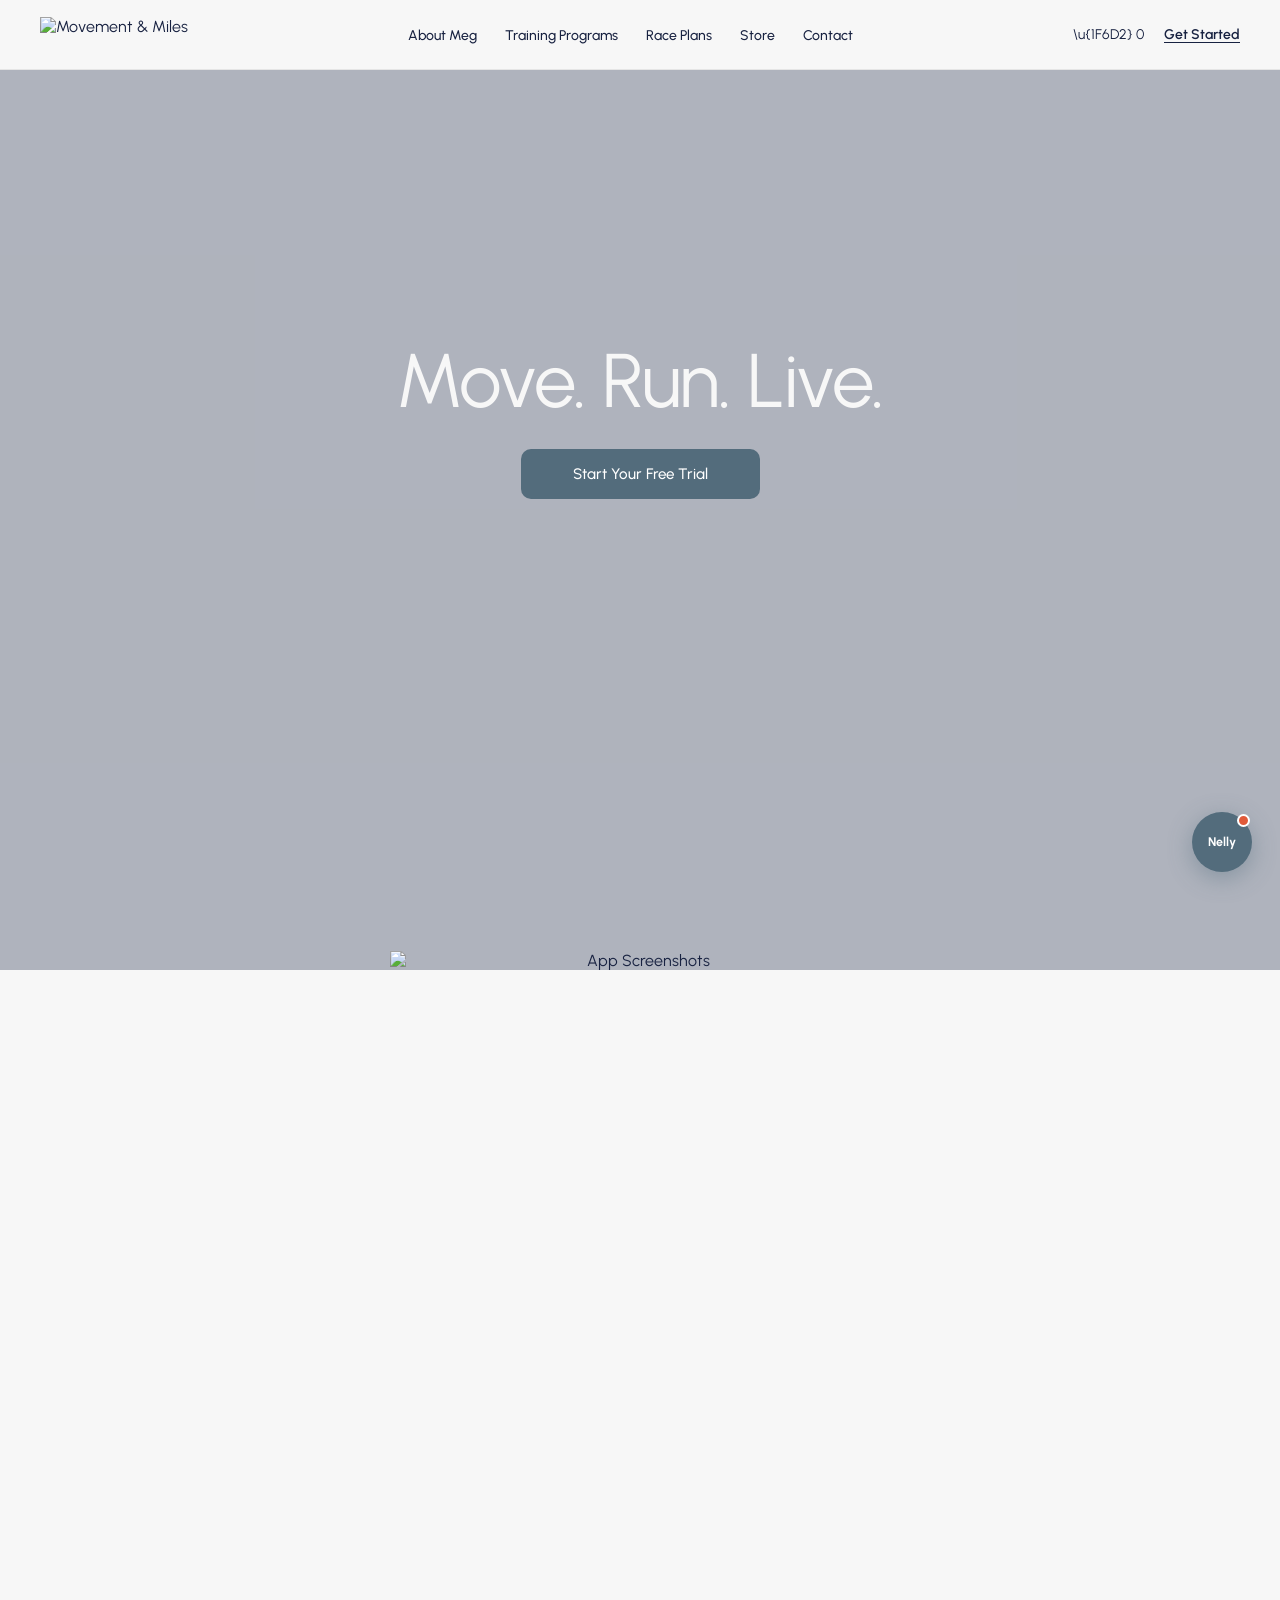
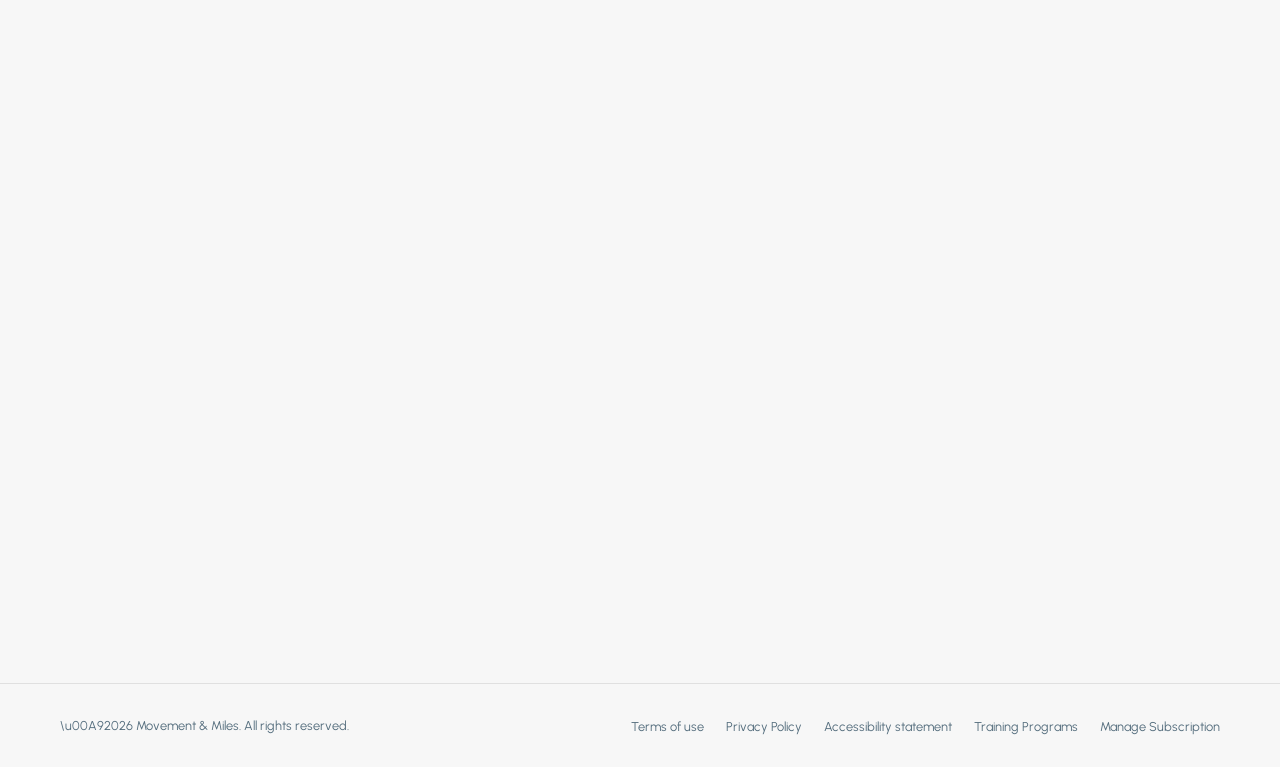
==== commit 1078c444: "Update index.html — wire Nelly to Railway backend" ====
--- a/index.html
+++ b/index.html
@@ -55,7 +55,6 @@
   .tag-all { background:#e8eaf6; color:#3949ab; }
 
   /* ── HOME PAGE ── */
-  /* Hero */
   .hero { position:relative; min-height:100vh; display:flex; flex-direction:column; align-items:center; justify-content:center; text-align:center; overflow:hidden; }
   .hero-bg { position:absolute; inset:0; background-image:url('https://images.squarespace-cdn.com/content/v1/62da6d587c033c22c1b4475a/3ceddfcb-dece-4f51-a40f-10a068ba815c/IMG_9439.JPG'); background-size:cover; background-position:center top; }
   .hero-overlay { position:absolute; inset:0; background:rgba(24,34,65,.32); }
@@ -64,7 +63,6 @@
   .hero-phones { position:absolute; bottom:0; left:50%; transform:translateX(-50%); z-index:2; }
   .hero-phones img { width:500px; max-width:55vw; object-fit:contain; display:block; }
 
-  /* Subscription */
   .subscription { background:var(--bg); padding:90px 60px; }
   .subscription-inner { display:grid; grid-template-columns:1fr 1fr; gap:80px; align-items:start; max-width:1180px; margin:0 auto; }
   .subscription-heading { font-size:clamp(28px,3.2vw,46px); font-weight:400; letter-spacing:-.02em; color:var(--navy); margin-bottom:32px; }
@@ -80,7 +78,6 @@
   .accordion-item.open .accordion-icon { transform:rotate(45deg); }
   .accordion-item.open .accordion-body { display:block; }
 
-  /* How it works */
   .how-section { background:var(--navy); padding:90px 60px; color:var(--white); }
   .how-inner { max-width:1180px; margin:0 auto; display:grid; grid-template-columns:1fr 1fr; gap:80px; align-items:center; }
   .how-heading { font-size:clamp(28px,3vw,44px); color:var(--white); font-weight:400; letter-spacing:-.02em; margin-bottom:20px; }
@@ -91,7 +88,6 @@
   .how-cta:hover { opacity:.88; }
   .how-app-img { width:100%; max-width:420px; object-fit:cover; border-radius:16px; display:block; margin:0 auto; aspect-ratio:3/4; object-position:top; }
 
-  /* Not Your Average */
   .avg-heading-bar { background:var(--navy); padding:60px; text-align:center; }
   .avg-heading-bar h2 { font-size:clamp(26px,4vw,52px); color:var(--white); font-weight:400; letter-spacing:-.02em; }
   .testimonials-grid { display:grid; grid-template-columns:repeat(2,1fr); }
@@ -99,7 +95,6 @@
   .testimonial-card:nth-child(even) { border-right:none; background:var(--bg-warm); }
   .testimonial-text { font-size:.9rem; line-height:1.85; color:var(--text); }
 
-  /* Contact */
   .contact-section { background:var(--bg-warm); padding:90px 60px; }
   .contact-inner { max-width:1100px; margin:0 auto; display:grid; grid-template-columns:1fr 1fr; gap:80px; align-items:start; }
   .contact-heading { font-size:clamp(22px,2.8vw,38px); font-weight:400; letter-spacing:-.02em; margin-bottom:16px; }
@@ -114,7 +109,6 @@
   .form-submit { background:var(--btn); color:var(--white); border:none; padding:13px 30px; font-family:'Urbanist',sans-serif; font-size:.9rem; font-weight:600; cursor:pointer; border-radius:8px; align-self:flex-start; transition:background .2s; }
   .form-submit:hover { background:var(--btn-hover); }
 
-  /* Newsletter */
   .newsletter-section { background:var(--navy); padding:80px 60px; text-align:center; }
   .newsletter-heading { font-size:clamp(22px,3vw,36px); color:var(--white); font-weight:400; letter-spacing:-.02em; margin-bottom:12px; }
   .newsletter-sub { font-size:.9rem; color:rgba(247,247,247,.68); max-width:520px; margin:0 auto 32px; line-height:1.75; }
@@ -229,17 +223,13 @@
     <li><a onclick="showPage('home')" data-page="contact">Contact</a></li>
   </ul>
   <div class="nav-right">
-    <span class="nav-cart">🛒 0</span>
+    <span class="nav-cart">\u{1F6D2} 0</span>
     <button class="nav-get-started">Get Started</button>
   </div>
 </nav>
 
-<!-- ═══════════════════════════════════════════════════════════ -->
 <!-- HOME PAGE -->
-<!-- ═══════════════════════════════════════════════════════════ -->
 <div id="page-home" class="page active">
-
-  <!-- Hero -->
   <section class="hero">
     <div class="hero-bg"></div>
     <div class="hero-overlay"></div>
@@ -252,7 +242,6 @@
     </div>
   </section>
 
-  <!-- Subscription -->
   <section class="subscription fade-in">
     <div class="subscription-inner">
       <div>
@@ -264,16 +253,15 @@
       </div>
       <div>
         <div class="accordion-item open"><div class="accordion-header" onclick="toggleAcc(this)"><span class="accordion-title">Monthly Training Programs</span><span class="accordion-icon">+</span></div><div class="accordion-body">Monthly running programs to incorporate running, strength training, mobility, AND prehab.</div></div>
-        <div class="accordion-item"><div class="accordion-header" onclick="toggleAcc(this)"><span class="accordion-title">Race Plans</span><span class="accordion-icon">+</span></div><div class="accordion-body">Beginner – Advanced Plans: 5k, 10k, Half Marathon, Marathon, 50k — built for every level.</div></div>
+        <div class="accordion-item"><div class="accordion-header" onclick="toggleAcc(this)"><span class="accordion-title">Race Plans</span><span class="accordion-icon">+</span></div><div class="accordion-body">Beginner \u2013 Advanced Plans: 5k, 10k, Half Marathon, Marathon, 50k \u2014 built for every level.</div></div>
         <div class="accordion-item"><div class="accordion-header" onclick="toggleAcc(this)"><span class="accordion-title">Mobility Training</span><span class="accordion-icon">+</span></div><div class="accordion-body">Mobility workouts and programs to improve your movement capacity, joint strength, and prevent injuries.</div></div>
-        <div class="accordion-item"><div class="accordion-header" onclick="toggleAcc(this)"><span class="accordion-title">Strength Training</span><span class="accordion-icon">+</span></div><div class="accordion-body">Video AND voice-guided workouts for beginner – advanced athletes.</div></div>
+        <div class="accordion-item"><div class="accordion-header" onclick="toggleAcc(this)"><span class="accordion-title">Strength Training</span><span class="accordion-icon">+</span></div><div class="accordion-body">Video AND voice-guided workouts for beginner \u2013 advanced athletes.</div></div>
         <div class="accordion-item"><div class="accordion-header" onclick="toggleAcc(this)"><span class="accordion-title">Nutrition</span><span class="accordion-icon">+</span></div><div class="accordion-body">Choose a plan based on your goal: endurance, strength training, or weight loss.</div></div>
         <div class="accordion-item"><div class="accordion-header" onclick="toggleAcc(this)"><span class="accordion-title">Community</span><span class="accordion-icon">+</span></div><div class="accordion-body">Join the Movement & Miles Community on Facebook. Exclusive offers, tips, and motivation.</div></div>
       </div>
     </div>
   </section>
 
-  <!-- How It Works -->
   <section class="how-section fade-in">
     <div class="how-inner">
       <div>
@@ -292,18 +280,16 @@
     </div>
   </section>
 
-  <!-- Not Your Average -->
   <div class="fade-in">
     <div class="avg-heading-bar"><h2>Not Your "Average" Running App</h2></div>
     <div class="testimonials-grid">
       <div class="testimonial-card"><p class="testimonial-text">"The biggest benefit from this app for me has been training smarter as I get older. I played sports in high school, so I ran and lifted to be better on the court... I've tried a few other apps; this is by far the best platform for ease of use. Keep up the good work!"</p></div>
       <div class="testimonial-card"><p class="testimonial-text">"So I have to message you because I am still just vibrating from how excited I am. I downloaded your app today, scrolled through all of the amazing programs and picked one to start. I went for one of your guided runs and I just LOVED it. I am so excited to do this program and then start the half program. There is such a need out there for programming for women that also include strength and I think you've nailed it."</p></div>
-      <div class="testimonial-card"><p class="testimonial-text">"I just wanted to say; I love your app/program - prehab for runners! such a great idea and easy to follow along 😄"</p></div>
-      <div class="testimonial-card"><p class="testimonial-text">"Your shin splint prevention/ankle strength exercises are saving my life right now. I have my first ever marathon coming up in December and I'm recovering from a bone spur removal surgery on my right foot. I've been following your app's plans for over a year now and I can say confidently they are the reason I'm coming back from surgery so quickly. 🙏"</p></div>
-    </div>
-  </div>
-
-  <!-- Contact -->
+      <div class="testimonial-card"><p class="testimonial-text">"I just wanted to say; I love your app/program - prehab for runners! such a great idea and easy to follow along"</p></div>
+      <div class="testimonial-card"><p class="testimonial-text">"Your shin splint prevention/ankle strength exercises are saving my life right now. I have my first ever marathon coming up in December and I'm recovering from a bone spur removal surgery on my right foot. I've been following your app's plans for over a year now and I can say confidently they are the reason I'm coming back from surgery so quickly."</p></div>
+    </div>
+  </div>
+
   <section class="contact-section fade-in">
     <div class="contact-inner">
       <div>
@@ -322,7 +308,6 @@
     </div>
   </section>
 
-  <!-- Newsletter -->
   <section class="newsletter-section fade-in">
     <h2 class="newsletter-heading">Sign Up for our Newsletter!</h2>
     <p class="newsletter-sub">Get science-backed training advice, mobility routines, and nutrition strategies to help you run stronger, recover faster, and stay injury-free.</p>
@@ -333,7 +318,7 @@
   </section>
 
   <footer>
-    <div class="footer-copy">©2026 Movement & Miles. All rights reserved.</div>
+    <div class="footer-copy">\u00A92026 Movement & Miles. All rights reserved.</div>
     <ul class="footer-links">
       <li><a>Terms of use</a></li><li><a>Privacy Policy</a></li><li><a>Accessibility statement</a></li>
       <li><a onclick="showPage('training')">Training Programs</a></li><li><a>Manage Subscription</a></li>
@@ -341,15 +326,12 @@
   </footer>
 </div>
 
-<!-- ═══════════════════════════════════════════════════════════ -->
 <!-- TRAINING PROGRAMS PAGE -->
-<!-- ═══════════════════════════════════════════════════════════ -->
 <div id="page-training" class="page">
   <div class="page-hero">
     <h1>Monthly Training<br>Programs:</h1>
   </div>
 
-  <!-- Running Programs -->
   <div class="program-section">
     <h2 class="program-section-title">Running Programs:</h2>
     <div class="program-grid">
@@ -359,7 +341,7 @@
           <div class="program-card-title">Walk to Run: A Beginner's Guide to Starting Your Fitness Journey</div>
           <div class="program-card-meta">
             <span><span class="tag tag-beginner">Beginner</span></span>
-            <span>⏱ 3 weeks</span>
+            <span>\u23F1 3 weeks</span>
             <span>4 run/walk, 1 mobility, 2 strength workouts/week</span>
           </div>
           <button class="btn-outline">Learn More</button>
@@ -371,161 +353,54 @@
           <div class="program-card-title">Walk to Run: Part 2</div>
           <div class="program-card-meta">
             <span><span class="tag tag-beginner">Beginner</span></span>
-            <span>⏱ 6 weeks</span>
+            <span>\u23F1 6 weeks</span>
             <span>4 run/walk, 1 mobility, 2 strength workouts/week</span>
           </div>
           <button class="btn-outline">Learn More</button>
         </div>
       </div>
-      <div class="program-card">
-        <div class="program-card-img-placeholder">🏃‍♀️</div>
-        <div class="program-card-body">
-          <div class="program-card-title">Miles + Bodyweight Strength</div>
-          <div class="program-card-meta">
-            <span><span class="tag tag-beginner">Beginner</span></span>
-            <span>⏱ 8 weeks</span>
-            <span>4–5 runs, 1–2 mobility, 2 bodyweight strength/week</span>
-          </div>
-          <button class="btn-outline">Learn More</button>
-        </div>
-      </div>
-      <div class="program-card">
-        <div class="program-card-img-placeholder">💪</div>
-        <div class="program-card-body">
-          <div class="program-card-title">Beginners: Total Package</div>
-          <div class="program-card-meta">
-            <span><span class="tag tag-beginner">Beginner</span></span>
-            <span>⏱ 8 weeks</span>
-            <span>4–5 runs, 1 mobility, 2 strength workouts/week</span>
-          </div>
-          <button class="btn-outline">Learn More</button>
-        </div>
-      </div>
-      <div class="program-card">
-        <div class="program-card-img-placeholder">🏅</div>
-        <div class="program-card-body">
-          <div class="program-card-title">Building Endurance & Strength</div>
-          <div class="program-card-meta">
-            <span><span class="tag tag-beginner">Beginner</span></span>
-            <span>⏱ 6 weeks</span>
-            <span>4 runs, 1 mobility, 2 strength workouts/week</span>
-          </div>
-          <button class="btn-outline">Learn More</button>
-        </div>
-      </div>
-      <div class="program-card">
-        <div class="program-card-img-placeholder">⚡</div>
-        <div class="program-card-body">
-          <div class="program-card-title">Strides + Calisthenics</div>
-          <div class="program-card-meta">
-            <span><span class="tag tag-intermediate">Intermediate</span></span>
-            <span>⏱ 6 weeks</span>
-            <span>4 runs, 2 bodyweight strength, 1–2 mobility/week</span>
-          </div>
-          <button class="btn-outline">Learn More</button>
-        </div>
-      </div>
-      <div class="program-card">
-        <div class="program-card-img-placeholder">🌿</div>
-        <div class="program-card-body">
-          <div class="program-card-title">Outdoor Miles + Weights</div>
-          <div class="program-card-meta">
-            <span><span class="tag tag-intermediate">Intermediate</span></span>
-            <span>⏱ 4 weeks</span>
-            <span>4 runs, 2 strength, 1–2 mobility workouts/week</span>
-          </div>
-          <button class="btn-outline">Learn More</button>
-        </div>
-      </div>
-      <div class="program-card">
-        <div class="program-card-img-placeholder">🔥</div>
-        <div class="program-card-body">
-          <div class="program-card-title">Endurance & Strength</div>
-          <div class="program-card-meta">
-            <span><span class="tag tag-intermediate">Intermediate</span></span>
-            <span>⏱ 8 weeks</span>
-            <span>5 runs, 2 strength, 1–2 mobility workouts/week</span>
-          </div>
-          <button class="btn-outline">Learn More</button>
-        </div>
-      </div>
-      <div class="program-card">
-        <div class="program-card-img-placeholder">🎯</div>
-        <div class="program-card-body">
-          <div class="program-card-title">Run + Lift</div>
-          <div class="program-card-meta">
-            <span><span class="tag tag-advanced">Advanced</span></span>
-            <span>⏱ 6 weeks</span>
-            <span>3 runs, 3 strength, 1–2 mobility workouts/week</span>
-          </div>
-          <button class="btn-outline">Learn More</button>
-        </div>
-      </div>
-      <div class="program-card">
-        <div class="program-card-img-placeholder">🚀</div>
-        <div class="program-card-body">
-          <div class="program-card-title">Endurance, Speed, and Strength</div>
-          <div class="program-card-meta">
-            <span><span class="tag tag-advanced">Advanced</span></span>
-            <span>⏱ 6 weeks</span>
-            <span>2 speed, 2 endurance, 2 strength, 1 mobility/week</span>
-          </div>
-          <button class="btn-outline">Learn More</button>
-        </div>
-      </div>
-      <div class="program-card">
-        <div class="program-card-img-placeholder">🏆</div>
-        <div class="program-card-body">
-          <div class="program-card-title">Peak Endurance & Power</div>
-          <div class="program-card-meta">
-            <span><span class="tag tag-advanced">Advanced</span></span>
-            <span>⏱ 6 weeks</span>
-            <span>5 runs, 2 strength, 1–2 mobility workouts/week</span>
-          </div>
-          <button class="btn-outline">Learn More</button>
-        </div>
-      </div>
-    </div>
-  </div>
-
-  <div class="sign-up-banner">
-    <h3>Sign Up For Your Free Month</h3>
-    <button class="btn-primary">Get Started</button>
-  </div>
-
-  <!-- Strength Training Programs -->
+      <div class="program-card"><div class="program-card-img-placeholder">\u{1F3C3}\u200D\u2640\uFE0F</div><div class="program-card-body"><div class="program-card-title">Miles + Bodyweight Strength</div><div class="program-card-meta"><span><span class="tag tag-beginner">Beginner</span></span><span>\u23F1 8 weeks</span><span>4\u20135 runs, 1\u20132 mobility, 2 bodyweight strength/week</span></div><button class="btn-outline">Learn More</button></div></div>
+      <div class="program-card"><div class="program-card-img-placeholder">\u{1F4AA}</div><div class="program-card-body"><div class="program-card-title">Beginners: Total Package</div><div class="program-card-meta"><span><span class="tag tag-beginner">Beginner</span></span><span>\u23F1 8 weeks</span><span>4\u20135 runs, 1 mobility, 2 strength workouts/week</span></div><button class="btn-outline">Learn More</button></div></div>
+      <div class="program-card"><div class="program-card-img-placeholder">\u{1F3C5}</div><div class="program-card-body"><div class="program-card-title">Building Endurance & Strength</div><div class="program-card-meta"><span><span class="tag tag-beginner">Beginner</span></span><span>\u23F1 6 weeks</span><span>4 runs, 1 mobility, 2 strength workouts/week</span></div><button class="btn-outline">Learn More</button></div></div>
+      <div class="program-card"><div class="program-card-img-placeholder">\u26A1</div><div class="program-card-body"><div class="program-card-title">Strides + Calisthenics</div><div class="program-card-meta"><span><span class="tag tag-intermediate">Intermediate</span></span><span>\u23F1 6 weeks</span><span>4 runs, 2 bodyweight strength, 1\u20132 mobility/week</span></div><button class="btn-outline">Learn More</button></div></div>
+      <div class="program-card"><div class="program-card-img-placeholder">\u{1F33F}</div><div class="program-card-body"><div class="program-card-title">Outdoor Miles + Weights</div><div class="program-card-meta"><span><span class="tag tag-intermediate">Intermediate</span></span><span>\u23F1 4 weeks</span><span>4 runs, 2 strength, 1\u20132 mobility workouts/week</span></div><button class="btn-outline">Learn More</button></div></div>
+      <div class="program-card"><div class="program-card-img-placeholder">\u{1F525}</div><div class="program-card-body"><div class="program-card-title">Endurance & Strength</div><div class="program-card-meta"><span><span class="tag tag-intermediate">Intermediate</span></span><span>\u23F1 8 weeks</span><span>5 runs, 2 strength, 1\u20132 mobility workouts/week</span></div><button class="btn-outline">Learn More</button></div></div>
+      <div class="program-card"><div class="program-card-img-placeholder">\u{1F3AF}</div><div class="program-card-body"><div class="program-card-title">Run + Lift</div><div class="program-card-meta"><span><span class="tag tag-advanced">Advanced</span></span><span>\u23F1 6 weeks</span><span>3 runs, 3 strength, 1\u20132 mobility workouts/week</span></div><button class="btn-outline">Learn More</button></div></div>
+      <div class="program-card"><div class="program-card-img-placeholder">\u{1F680}</div><div class="program-card-body"><div class="program-card-title">Endurance, Speed, and Strength</div><div class="program-card-meta"><span><span class="tag tag-advanced">Advanced</span></span><span>\u23F1 6 weeks</span><span>2 speed, 2 endurance, 2 strength, 1 mobility/week</span></div><button class="btn-outline">Learn More</button></div></div>
+      <div class="program-card"><div class="program-card-img-placeholder">\u{1F3C6}</div><div class="program-card-body"><div class="program-card-title">Peak Endurance & Power</div><div class="program-card-meta"><span><span class="tag tag-advanced">Advanced</span></span><span>\u23F1 6 weeks</span><span>5 runs, 2 strength, 1\u20132 mobility workouts/week</span></div><button class="btn-outline">Learn More</button></div></div>
+    </div>
+  </div>
+
+  <div class="sign-up-banner"><h3>Sign Up For Your Free Month</h3><button class="btn-primary">Get Started</button></div>
+
   <div class="program-section">
     <h2 class="program-section-title">Strength Training Programs:</h2>
     <div class="program-grid">
-      <div class="program-card"><div class="program-card-img-placeholder">💪</div><div class="program-card-body"><div class="program-card-title">Bodyweight & Bands</div><div class="program-card-meta"><span><span class="tag tag-beginner">Beginner</span></span><span>⏱ 4 weeks</span><span>3 bodyweight strength + 2 mobility/week</span></div><button class="btn-outline">Learn More</button></div></div>
-      <div class="program-card"><div class="program-card-img-placeholder">🏋️</div><div class="program-card-body"><div class="program-card-title">Strength Starts Here!</div><div class="program-card-meta"><span><span class="tag tag-beginner">Beginner</span></span><span>⏱ 2 weeks</span><span>3 strength + 2 mobility/week</span></div><button class="btn-outline">Learn More</button></div></div>
-      <div class="program-card"><div class="program-card-img-placeholder">⚙️</div><div class="program-card-body"><div class="program-card-title">Pure Strength</div><div class="program-card-meta"><span><span class="tag tag-beginner">Beginner</span></span><span>⏱ 6 weeks</span><span>3 strength + 1 mobility/week</span></div><button class="btn-outline">Learn More</button></div></div>
-      <div class="program-card"><div class="program-card-img-placeholder">🔩</div><div class="program-card-body"><div class="program-card-title">Stronger Strides</div><div class="program-card-meta"><span><span class="tag tag-intermediate">Intermediate</span></span><span>⏱ 6 weeks</span><span>2 strength + 1 mobility/week</span></div><button class="btn-outline">Learn More</button></div></div>
-      <div class="program-card"><div class="program-card-img-placeholder">🏅</div><div class="program-card-body"><div class="program-card-title">Total Body Power</div><div class="program-card-meta"><span><span class="tag tag-intermediate">Intermediate</span></span><span>⏱ 6 weeks</span><span>4 strength + 1 mobility/week</span></div><button class="btn-outline">Learn More</button></div></div>
-      <div class="program-card"><div class="program-card-img-placeholder">🔱</div><div class="program-card-body"><div class="program-card-title">Total Power & Strength</div><div class="program-card-meta"><span><span class="tag tag-advanced">Advanced</span></span><span>⏱ 6 weeks</span><span>3 strength + 1 mobility/week</span></div><button class="btn-outline">Learn More</button></div></div>
-    </div>
-  </div>
-
-  <!-- Mobility Programs -->
+      <div class="program-card"><div class="program-card-img-placeholder">\u{1F4AA}</div><div class="program-card-body"><div class="program-card-title">Bodyweight & Bands</div><div class="program-card-meta"><span><span class="tag tag-beginner">Beginner</span></span><span>\u23F1 4 weeks</span><span>3 bodyweight strength + 2 mobility/week</span></div><button class="btn-outline">Learn More</button></div></div>
+      <div class="program-card"><div class="program-card-img-placeholder">\u{1F3CB}\uFE0F</div><div class="program-card-body"><div class="program-card-title">Strength Starts Here!</div><div class="program-card-meta"><span><span class="tag tag-beginner">Beginner</span></span><span>\u23F1 2 weeks</span><span>3 strength + 2 mobility/week</span></div><button class="btn-outline">Learn More</button></div></div>
+      <div class="program-card"><div class="program-card-img-placeholder">\u2699\uFE0F</div><div class="program-card-body"><div class="program-card-title">Pure Strength</div><div class="program-card-meta"><span><span class="tag tag-beginner">Beginner</span></span><span>\u23F1 6 weeks</span><span>3 strength + 1 mobility/week</span></div><button class="btn-outline">Learn More</button></div></div>
+      <div class="program-card"><div class="program-card-img-placeholder">\u{1F529}</div><div class="program-card-body"><div class="program-card-title">Stronger Strides</div><div class="program-card-meta"><span><span class="tag tag-intermediate">Intermediate</span></span><span>\u23F1 6 weeks</span><span>2 strength + 1 mobility/week</span></div><button class="btn-outline">Learn More</button></div></div>
+      <div class="program-card"><div class="program-card-img-placeholder">\u{1F3C5}</div><div class="program-card-body"><div class="program-card-title">Total Body Power</div><div class="program-card-meta"><span><span class="tag tag-intermediate">Intermediate</span></span><span>\u23F1 6 weeks</span><span>4 strength + 1 mobility/week</span></div><button class="btn-outline">Learn More</button></div></div>
+      <div class="program-card"><div class="program-card-img-placeholder">\u{1F531}</div><div class="program-card-body"><div class="program-card-title">Total Power & Strength</div><div class="program-card-meta"><span><span class="tag tag-advanced">Advanced</span></span><span>\u23F1 6 weeks</span><span>3 strength + 1 mobility/week</span></div><button class="btn-outline">Learn More</button></div></div>
+    </div>
+  </div>
+
   <div class="program-section" style="background:var(--bg-warm)">
     <h2 class="program-section-title">Mobility & Prehab Programs:</h2>
     <div class="program-grid">
-      <div class="program-card"><div class="program-card-img-placeholder">🧘</div><div class="program-card-body"><div class="program-card-title">Prehab: Knee/ITBS + Mobility</div><div class="program-card-meta"><span><span class="tag tag-all">All Levels</span></span><span>⏱ 4 weeks</span><span>2 mobility + 2 prehab/week</span></div><button class="btn-outline">Learn More</button></div></div>
-      <div class="program-card"><div class="program-card-img-placeholder">🌀</div><div class="program-card-body"><div class="program-card-title">Mobility Master</div><div class="program-card-meta"><span><span class="tag tag-all">All Levels</span></span><span>⏱ 4 weeks</span><span>3 mobility + flexibility/week</span></div><button class="btn-outline">Learn More</button></div></div>
-      <div class="program-card"><div class="program-card-img-placeholder">🦵</div><div class="program-card-body"><div class="program-card-title">Trail/Road Running Prehab Essentials</div><div class="program-card-meta"><span><span class="tag tag-all">All Levels</span></span><span>⏱ 6 weeks</span><span>2 strength/prehab + 1 mobility/week</span></div><button class="btn-outline">Learn More</button></div></div>
-      <div class="program-card"><div class="program-card-img-placeholder">🦶</div><div class="program-card-body"><div class="program-card-title">Ankle, Foot, and Calf Strength</div><div class="program-card-meta"><span><span class="tag tag-all">All Levels</span></span><span>📚 10 modules</span></div><button class="btn-outline">Learn More</button></div></div>
-      <div class="program-card"><div class="program-card-img-placeholder">🩹</div><div class="program-card-body"><div class="program-card-title">ITBS/Knee Pain Workout Collection</div><div class="program-card-meta"><span><span class="tag tag-all">All Levels</span></span><span>📚 10 modules</span></div><button class="btn-outline">Learn More</button></div></div>
-      <div class="program-card"><div class="program-card-img-placeholder">✨</div><div class="program-card-body"><div class="program-card-title">The Ultimate Mobility Plan</div><div class="program-card-meta"><span><span class="tag tag-all">All Levels</span></span><span>⏱ 4 weeks</span><span>3 mobility + flexibility/week</span></div><button class="btn-outline">Learn More</button></div></div>
-    </div>
-  </div>
-
-  <div class="sign-up-banner">
-    <h3>Sign Up For Your Free Month</h3>
-    <button class="btn-primary">Get Started</button>
-  </div>
+      <div class="program-card"><div class="program-card-img-placeholder">\u{1F9D8}</div><div class="program-card-body"><div class="program-card-title">Prehab: Knee/ITBS + Mobility</div><div class="program-card-meta"><span><span class="tag tag-all">All Levels</span></span><span>\u23F1 4 weeks</span><span>2 mobility + 2 prehab/week</span></div><button class="btn-outline">Learn More</button></div></div>
+      <div class="program-card"><div class="program-card-img-placeholder">\u{1F300}</div><div class="program-card-body"><div class="program-card-title">Mobility Master</div><div class="program-card-meta"><span><span class="tag tag-all">All Levels</span></span><span>\u23F1 4 weeks</span><span>3 mobility + flexibility/week</span></div><button class="btn-outline">Learn More</button></div></div>
+      <div class="program-card"><div class="program-card-img-placeholder">\u{1F9B5}</div><div class="program-card-body"><div class="program-card-title">Trail/Road Running Prehab Essentials</div><div class="program-card-meta"><span><span class="tag tag-all">All Levels</span></span><span>\u23F1 6 weeks</span><span>2 strength/prehab + 1 mobility/week</span></div><button class="btn-outline">Learn More</button></div></div>
+      <div class="program-card"><div class="program-card-img-placeholder">\u{1F9B6}</div><div class="program-card-body"><div class="program-card-title">Ankle, Foot, and Calf Strength</div><div class="program-card-meta"><span><span class="tag tag-all">All Levels</span></span><span>\u{1F4DA} 10 modules</span></div><button class="btn-outline">Learn More</button></div></div>
+      <div class="program-card"><div class="program-card-img-placeholder">\u{1FA79}</div><div class="program-card-body"><div class="program-card-title">ITBS/Knee Pain Workout Collection</div><div class="program-card-meta"><span><span class="tag tag-all">All Levels</span></span><span>\u{1F4DA} 10 modules</span></div><button class="btn-outline">Learn More</button></div></div>
+      <div class="program-card"><div class="program-card-img-placeholder">\u2728</div><div class="program-card-body"><div class="program-card-title">The Ultimate Mobility Plan</div><div class="program-card-meta"><span><span class="tag tag-all">All Levels</span></span><span>\u23F1 4 weeks</span><span>3 mobility + flexibility/week</span></div><button class="btn-outline">Learn More</button></div></div>
+    </div>
+  </div>
+
+  <div class="sign-up-banner"><h3>Sign Up For Your Free Month</h3><button class="btn-primary">Get Started</button></div>
 
   <footer>
-    <div class="footer-copy">©2026 Movement & Miles. All rights reserved.</div>
+    <div class="footer-copy">\u00A92026 Movement & Miles. All rights reserved.</div>
     <ul class="footer-links">
       <li><a>Terms of use</a></li><li><a>Privacy Policy</a></li>
       <li><a onclick="showPage('home')">Home</a></li>
@@ -534,133 +409,36 @@
   </footer>
 </div>
 
-<!-- ═══════════════════════════════════════════════════════════ -->
 <!-- RACE PLANS PAGE -->
-<!-- ═══════════════════════════════════════════════════════════ -->
 <div id="page-race" class="page">
   <div class="race-page-header">
     <h1>Race Programs</h1>
-    <p>Beginner to advanced race plans for 5K, 10K, Half Marathon, Full Marathon, and 50K — each combining running, strength training, and mobility.</p>
-  </div>
-
+    <p>Beginner to advanced race plans for 5K, 10K, Half Marathon, Full Marathon, and 50K \u2014 each combining running, strength training, and mobility.</p>
+  </div>
   <div class="race-grid">
-    <div class="race-card">
-      <img class="race-card-img" src="https://images.squarespace-cdn.com/content/v1/62da6d587c033c22c1b4475a/5b0c54e8-42fd-4b33-bf2b-bc72c55dd06a/pexels-zeal-creative-studios-58866141-34043592.jpg" alt="5K Treadmill" />
-      <div class="race-card-body">
-        <div class="race-card-title">8-Week Beginner 5K Running Plan for Treadmill & Outdoor</div>
-        <div><span class="tag tag-beginner">Beginner</span></div>
-        <div class="race-card-detail" style="margin-top:10px">⏱ 8 weeks · Treadmill & outdoor running, strength & mobility</div>
-        <button class="btn-outline">Learn More</button>
-      </div>
-    </div>
-    <div class="race-card">
-      <img class="race-card-img" src="https://images.squarespace-cdn.com/content/v1/62da6d587c033c22c1b4475a/7dfcd387-1df0-4ec0-bb35-b181e6cdbc18/app+pics+17.jpg" alt="5K Outdoor" />
-      <div class="race-card-body">
-        <div class="race-card-title">Beginner 5k Plan (Outdoor)</div>
-        <div><span class="tag tag-beginner">Beginner</span></div>
-        <div class="race-card-detail" style="margin-top:10px">⏱ 8 weeks · Outdoor running, strength & mobility</div>
-        <button class="btn-outline">Learn More</button>
-      </div>
-    </div>
-    <div class="race-card">
-      <img class="race-card-img" src="https://images.squarespace-cdn.com/content/v1/62da6d587c033c22c1b4475a/eebdca4d-cee6-4b56-a210-092ad12ee4b4/pexels-mehedi-hasan-214983325-30704307.jpg" alt="10K Beginner" />
-      <div class="race-card-body">
-        <div class="race-card-title">Beginner 10k Plan</div>
-        <div><span class="tag tag-beginner">Beginner</span></div>
-        <div class="race-card-detail" style="margin-top:10px">⏱ 8 weeks · Outdoor & treadmill, strength & mobility</div>
-        <button class="btn-outline">Learn More</button>
-      </div>
-    </div>
-    <div class="race-card">
-      <img class="race-card-img" src="https://images.squarespace-cdn.com/content/v1/62da6d587c033c22c1b4475a/79e9f849-1cb9-4a89-80c7-5be5b1e531e0/pexels-bohlemedia-2803158.jpg" alt="Half Marathon Beginner" />
-      <div class="race-card-body">
-        <div class="race-card-title">Beginner Half Marathon Plan</div>
-        <div><span class="tag tag-beginner">Beginner</span></div>
-        <div class="race-card-detail" style="margin-top:10px">⏱ 20 weeks · Outdoor running, strength & mobility</div>
-        <button class="btn-outline">Learn More</button>
-      </div>
-    </div>
-    <div class="race-card">
-      <img class="race-card-img" src="https://images.squarespace-cdn.com/content/v1/62da6d587c033c22c1b4475a/cfd5946f-d3d6-4818-b306-e6ac13138b1c/pexels-cottonbro-5319375.jpg" alt="Marathon Beginner" />
-      <div class="race-card-body">
-        <div class="race-card-title">Beginner Marathon Plan</div>
-        <div><span class="tag tag-beginner">Beginner</span></div>
-        <div class="race-card-detail" style="margin-top:10px">⏱ 20 weeks · Outdoor running, strength & mobility</div>
-        <button class="btn-outline">Learn More</button>
-      </div>
-    </div>
-    <div class="race-card">
-      <div style="width:100%;height:200px;background:linear-gradient(135deg,#e8edf2,#c8d4dc);display:flex;align-items:center;justify-content:center;font-size:3rem">🏃</div>
-      <div class="race-card-body">
-        <div class="race-card-title">Intermediate 5k Plan (Outdoor)</div>
-        <div><span class="tag tag-intermediate">Intermediate</span></div>
-        <div class="race-card-detail" style="margin-top:10px">⏱ 8 weeks · Outdoor running, strength & mobility</div>
-        <button class="btn-outline">Learn More</button>
-      </div>
-    </div>
-    <div class="race-card">
-      <div style="width:100%;height:200px;background:linear-gradient(135deg,#e8edf2,#c8d4dc);display:flex;align-items:center;justify-content:center;font-size:3rem">⚡</div>
-      <div class="race-card-body">
-        <div class="race-card-title">Intermediate Half Marathon Plan (Outdoor)</div>
-        <div><span class="tag tag-intermediate">Intermediate</span></div>
-        <div class="race-card-detail" style="margin-top:10px">⏱ 10 weeks · ~15 mi/week base required</div>
-        <button class="btn-outline">Learn More</button>
-      </div>
-    </div>
-    <div class="race-card">
-      <div style="width:100%;height:200px;background:linear-gradient(135deg,#e8edf2,#c8d4dc);display:flex;align-items:center;justify-content:center;font-size:3rem">🏆</div>
-      <div class="race-card-body">
-        <div class="race-card-title">Advanced Half Marathon</div>
-        <div><span class="tag tag-advanced">Advanced</span></div>
-        <div class="race-card-detail" style="margin-top:10px">⏱ 12 weeks · Outdoor running, strength & mobility</div>
-        <button class="btn-outline">Learn More</button>
-      </div>
-    </div>
-    <div class="race-card">
-      <div style="width:100%;height:200px;background:linear-gradient(135deg,#e8edf2,#c8d4dc);display:flex;align-items:center;justify-content:center;font-size:3rem">🌄</div>
-      <div class="race-card-body">
-        <div class="race-card-title">Tread/Out Marathon Plan</div>
-        <div><span class="tag tag-intermediate">Intermediate – Advanced</span></div>
-        <div class="race-card-detail" style="margin-top:10px">⏱ 16 weeks · Treadmill & outdoor, strength & mobility</div>
-        <button class="btn-outline">Learn More</button>
-      </div>
-    </div>
-    <div class="race-card">
-      <div style="width:100%;height:200px;background:linear-gradient(135deg,#e8edf2,#c8d4dc);display:flex;align-items:center;justify-content:center;font-size:3rem">🦅</div>
-      <div class="race-card-body">
-        <div class="race-card-title">50k Race Plan</div>
-        <div><span class="tag tag-intermediate">Intermediate – Advanced</span></div>
-        <div class="race-card-detail" style="margin-top:10px">⏱ 16 weeks · Experience in marathons or 25+ mi/week required</div>
-        <button class="btn-outline">Learn More</button>
-      </div>
-    </div>
-    <div class="race-card">
-      <div style="width:100%;height:200px;background:linear-gradient(135deg,#e8edf2,#c8d4dc);display:flex;align-items:center;justify-content:center;font-size:3rem">🎯</div>
-      <div class="race-card-body">
-        <div class="race-card-title">7 Weeks To 10 Miles Plan</div>
-        <div><span class="tag tag-advanced">Advanced</span></div>
-        <div class="race-card-detail" style="margin-top:10px">⏱ 7 weeks · Outdoor running, strength & mobility</div>
-        <button class="btn-outline">Learn More</button>
-      </div>
-    </div>
-  </div>
-
-  <div class="sign-up-banner">
-    <h3>Sign Up for your free month</h3>
-    <button class="btn-primary">Get Started</button>
-  </div>
+    <div class="race-card"><img class="race-card-img" src="https://images.squarespace-cdn.com/content/v1/62da6d587c033c22c1b4475a/5b0c54e8-42fd-4b33-bf2b-bc72c55dd06a/pexels-zeal-creative-studios-58866141-34043592.jpg" alt="5K Treadmill" /><div class="race-card-body"><div class="race-card-title">8-Week Beginner 5K Running Plan for Treadmill & Outdoor</div><div><span class="tag tag-beginner">Beginner</span></div><div class="race-card-detail" style="margin-top:10px">\u23F1 8 weeks \u00B7 Treadmill & outdoor running, strength & mobility</div><button class="btn-outline">Learn More</button></div></div>
+    <div class="race-card"><img class="race-card-img" src="https://images.squarespace-cdn.com/content/v1/62da6d587c033c22c1b4475a/7dfcd387-1df0-4ec0-bb35-b181e6cdbc18/app+pics+17.jpg" alt="5K Outdoor" /><div class="race-card-body"><div class="race-card-title">Beginner 5k Plan (Outdoor)</div><div><span class="tag tag-beginner">Beginner</span></div><div class="race-card-detail" style="margin-top:10px">\u23F1 8 weeks \u00B7 Outdoor running, strength & mobility</div><button class="btn-outline">Learn More</button></div></div>
+    <div class="race-card"><img class="race-card-img" src="https://images.squarespace-cdn.com/content/v1/62da6d587c033c22c1b4475a/eebdca4d-cee6-4b56-a210-092ad12ee4b4/pexels-mehedi-hasan-214983325-30704307.jpg" alt="10K Beginner" /><div class="race-card-body"><div class="race-card-title">Beginner 10k Plan</div><div><span class="tag tag-beginner">Beginner</span></div><div class="race-card-detail" style="margin-top:10px">\u23F1 8 weeks \u00B7 Outdoor & treadmill, strength & mobility</div><button class="btn-outline">Learn More</button></div></div>
+    <div class="race-card"><img class="race-card-img" src="https://images.squarespace-cdn.com/content/v1/62da6d587c033c22c1b4475a/79e9f849-1cb9-4a89-80c7-5be5b1e531e0/pexels-bohlemedia-2803158.jpg" alt="Half Marathon Beginner" /><div class="race-card-body"><div class="race-card-title">Beginner Half Marathon Plan</div><div><span class="tag tag-beginner">Beginner</span></div><div class="race-card-detail" style="margin-top:10px">\u23F1 20 weeks \u00B7 Outdoor running, strength & mobility</div><button class="btn-outline">Learn More</button></div></div>
+    <div class="race-card"><img class="race-card-img" src="https://images.squarespace-cdn.com/content/v1/62da6d587c033c22c1b4475a/cfd5946f-d3d6-4818-b306-e6ac13138b1c/pexels-cottonbro-5319375.jpg" alt="Marathon Beginner" /><div class="race-card-body"><div class="race-card-title">Beginner Marathon Plan</div><div><span class="tag tag-beginner">Beginner</span></div><div class="race-card-detail" style="margin-top:10px">\u23F1 20 weeks \u00B7 Outdoor running, strength & mobility</div><button class="btn-outline">Learn More</button></div></div>
+    <div class="race-card"><div style="width:100%;height:200px;background:linear-gradient(135deg,#e8edf2,#c8d4dc);display:flex;align-items:center;justify-content:center;font-size:3rem">\u{1F3C3}</div><div class="race-card-body"><div class="race-card-title">Intermediate 5k Plan (Outdoor)</div><div><span class="tag tag-intermediate">Intermediate</span></div><div class="race-card-detail" style="margin-top:10px">\u23F1 8 weeks \u00B7 Outdoor running, strength & mobility</div><button class="btn-outline">Learn More</button></div></div>
+    <div class="race-card"><div style="width:100%;height:200px;background:linear-gradient(135deg,#e8edf2,#c8d4dc);display:flex;align-items:center;justify-content:center;font-size:3rem">\u26A1</div><div class="race-card-body"><div class="race-card-title">Intermediate Half Marathon Plan (Outdoor)</div><div><span class="tag tag-intermediate">Intermediate</span></div><div class="race-card-detail" style="margin-top:10px">\u23F1 10 weeks \u00B7 ~15 mi/week base required</div><button class="btn-outline">Learn More</button></div></div>
+    <div class="race-card"><div style="width:100%;height:200px;background:linear-gradient(135deg,#e8edf2,#c8d4dc);display:flex;align-items:center;justify-content:center;font-size:3rem">\u{1F3C6}</div><div class="race-card-body"><div class="race-card-title">Advanced Half Marathon</div><div><span class="tag tag-advanced">Advanced</span></div><div class="race-card-detail" style="margin-top:10px">\u23F1 12 weeks \u00B7 Outdoor running, strength & mobility</div><button class="btn-outline">Learn More</button></div></div>
+    <div class="race-card"><div style="width:100%;height:200px;background:linear-gradient(135deg,#e8edf2,#c8d4dc);display:flex;align-items:center;justify-content:center;font-size:3rem">\u{1F304}</div><div class="race-card-body"><div class="race-card-title">Tread/Out Marathon Plan</div><div><span class="tag tag-intermediate">Intermediate \u2013 Advanced</span></div><div class="race-card-detail" style="margin-top:10px">\u23F1 16 weeks \u00B7 Treadmill & outdoor, strength & mobility</div><button class="btn-outline">Learn More</button></div></div>
+    <div class="race-card"><div style="width:100%;height:200px;background:linear-gradient(135deg,#e8edf2,#c8d4dc);display:flex;align-items:center;justify-content:center;font-size:3rem">\u{1F985}</div><div class="race-card-body"><div class="race-card-title">50k Race Plan</div><div><span class="tag tag-intermediate">Intermediate \u2013 Advanced</span></div><div class="race-card-detail" style="margin-top:10px">\u23F1 16 weeks \u00B7 Experience in marathons or 25+ mi/week required</div><button class="btn-outline">Learn More</button></div></div>
+    <div class="race-card"><div style="width:100%;height:200px;background:linear-gradient(135deg,#e8edf2,#c8d4dc);display:flex;align-items:center;justify-content:center;font-size:3rem">\u{1F3AF}</div><div class="race-card-body"><div class="race-card-title">7 Weeks To 10 Miles Plan</div><div><span class="tag tag-advanced">Advanced</span></div><div class="race-card-detail" style="margin-top:10px">\u23F1 7 weeks \u00B7 Outdoor running, strength & mobility</div><button class="btn-outline">Learn More</button></div></div>
+  </div>
+
+  <div class="sign-up-banner"><h3>Sign Up for your free month</h3><button class="btn-primary">Get Started</button></div>
 
   <section class="newsletter-section">
     <h2 class="newsletter-heading">Sign Up for our Newsletter!</h2>
     <p class="newsletter-sub">Get science-backed training advice, mobility routines, and nutrition strategies delivered to your inbox.</p>
-    <div class="newsletter-form">
-      <input class="newsletter-input" type="email" placeholder="Email Address" />
-      <button class="newsletter-btn">Sign Up</button>
-    </div>
+    <div class="newsletter-form"><input class="newsletter-input" type="email" placeholder="Email Address" /><button class="newsletter-btn">Sign Up</button></div>
   </section>
 
   <footer>
-    <div class="footer-copy">©2026 Movement & Miles. All rights reserved.</div>
+    <div class="footer-copy">\u00A92026 Movement & Miles. All rights reserved.</div>
     <ul class="footer-links">
       <li><a>Terms of use</a></li><li><a>Privacy Policy</a></li>
       <li><a onclick="showPage('home')">Home</a></li>
@@ -669,21 +447,18 @@
   </footer>
 </div>
 
-<!-- ═══════════════════════════════════════════════════════════ -->
 <!-- STORE PAGE -->
-<!-- ═══════════════════════════════════════════════════════════ -->
 <div id="page-store" class="page">
   <div class="store-header">
     <h1>Explore Our Fitness Store</h1>
     <p>Training accessories and recovery products designed to support your M&M journey.</p>
   </div>
-
   <div class="store-grid">
     <div class="store-card">
       <img class="store-card-img" src="https://images.squarespace-cdn.com/content/v1/62da6d587c033c22c1b4475a/089c64be-8080-4f7b-82fc-802ce74d281f/Movement+%26+Miles+%284%29.png" alt="M/M Bands Kit" />
       <div class="store-card-body">
         <div class="store-card-title">M/M Bands Kit</div>
-        <div class="store-card-price">$14.99</div>
+        <div class="store-card-price">\$14.99</div>
         <div class="store-card-desc">The official Movement & Miles resistance bands kit. Four resistance levels (Light, Moderate, Heavy, X-Heavy) to support your strength training and prehab workouts inside the app.</div>
         <button class="add-to-cart">Add to Cart</button>
       </div>
@@ -693,14 +468,11 @@
   <section class="newsletter-section" style="margin-top:60px">
     <h2 class="newsletter-heading">Sign Up for our Newsletter!</h2>
     <p class="newsletter-sub">Get science-backed training advice, mobility routines, and nutrition strategies delivered to your inbox.</p>
-    <div class="newsletter-form">
-      <input class="newsletter-input" type="email" placeholder="Email Address" />
-      <button class="newsletter-btn">Sign Up</button>
-    </div>
+    <div class="newsletter-form"><input class="newsletter-input" type="email" placeholder="Email Address" /><button class="newsletter-btn">Sign Up</button></div>
   </section>
 
   <footer>
-    <div class="footer-copy">©2026 Movement & Miles. All rights reserved.</div>
+    <div class="footer-copy">\u00A92026 Movement & Miles. All rights reserved.</div>
     <ul class="footer-links">
       <li><a>Terms of use</a></li><li><a>Privacy Policy</a></li>
       <li><a onclick="showPage('home')">Home</a></li>
@@ -710,28 +482,26 @@
   </footer>
 </div>
 
-<!-- ═══════════════════════════════════════════════════════════ -->
 <!-- NELLY WIDGET -->
-<!-- ═══════════════════════════════════════════════════════════ -->
 <div id="nelly-widget">
   <div id="nelly-panel">
     <div class="nelly-header">
       <div class="nelly-avatar">N</div>
       <div class="nelly-info">
         <div class="nelly-name-t">Nelly</div>
-        <div class="nelly-status-t">● Your M&amp;M Coaching Assistant</div>
-      </div>
-      <button class="nelly-close" onclick="toggleNelly()">✕</button>
+        <div class="nelly-status-t">\u25CF Your M&M Coaching Assistant</div>
+      </div>
+      <button class="nelly-close" onclick="toggleNelly()">\u2715</button>
     </div>
     <div id="nelly-msgs">
-      <div class="nmsg bot">Hey! 👋 I'm Nelly, your Movement & Miles coach. Ask me anything about training, recovery, race prep, or nutrition!</div>
+      <div class="nmsg bot">Hey! \u{1F44B} I'm Nelly, your Movement & Miles coach. Ask me anything about training, recovery, race prep, or nutrition!</div>
     </div>
     <div id="nelly-typing">
       <div class="tdot"></div><div class="tdot"></div><div class="tdot"></div>
     </div>
     <div class="nelly-input-row">
       <input id="nelly-input" placeholder="Ask me anything..." onkeydown="if(event.key==='Enter')sendMsg()" />
-      <button id="nelly-send" onclick="sendMsg()">→</button>
+      <button id="nelly-send" onclick="sendMsg()">\u2192</button>
     </div>
     <div class="nelly-powered">Powered by Claude AI</div>
   </div>
@@ -739,18 +509,16 @@
 </div>
 
 <script>
-  // ── PAGE ROUTING ──
   function showPage(name) {
     document.querySelectorAll('.page').forEach(p => p.classList.remove('active'));
     document.querySelectorAll('.nav-links a').forEach(a => a.classList.remove('active'));
     document.getElementById('page-' + name).classList.add('active');
-    const link = document.querySelector(`.nav-links a[data-page="${name}"]`);
+    const link = document.querySelector('.nav-links a[data-page="' + name + '"]');
     if (link) link.classList.add('active');
     window.scrollTo(0, 0);
     initFadeIns();
   }
 
-  // ── ACCORDION ──
   function toggleAcc(header) {
     const item = header.parentElement;
     const wasOpen = item.classList.contains('open');
@@ -758,11 +526,15 @@
     if (!wasOpen) item.classList.add('open');
   }
 
-  // ── NELLY ──
   function toggleNelly() {
     document.getElementById('nelly-panel').classList.toggle('open');
     document.querySelector('.bubble-ping').style.display = 'none';
   }
+
+  // ══════════════════════════════════════════════════════════
+  // NELLY \u2014 now calls Railway backend (API key safe on server)
+  // ══════════════════════════════════════════════════════════
+  const NELLY_API = 'https://movementmiles-backend-production.up.railway.app/api/chat';
 
   async function sendMsg() {
     const input = document.getElementById('nelly-input');
@@ -770,43 +542,44 @@
     const typing = document.getElementById('nelly-typing');
     const text = input.value.trim();
     if (!text) return;
+
     const u = document.createElement('div');
     u.className = 'nmsg user';
     u.textContent = text;
     msgs.appendChild(u);
     input.value = '';
     msgs.scrollTop = msgs.scrollHeight;
+
     typing.classList.add('show');
     msgs.scrollTop = msgs.scrollHeight;
+
     try {
-      const res = await fetch('https://api.anthropic.com/v1/messages', {
+      const res = await fetch(NELLY_API, {
         method: 'POST',
         headers: { 'Content-Type': 'application/json' },
-        body: JSON.stringify({
-          model: 'claude-sonnet-4-20250514',
-          max_tokens: 1000,
-          system: `You are Nelly, the friendly AI coaching assistant for Movement & Miles (M&M), a holistic running and fitness app created by coach Meg. Warm, encouraging, direct, knowledgeable. Help with: training plans, race prep (5K–50K), recovery, injury prevention, nutrition, Garmin integration. Keep responses to 2-4 sentences. Use occasional emojis. Encourage users to download the M&M app for the full personalized experience.`,
-          messages: [{ role: 'user', content: text }]
-        })
+        body: JSON.stringify({ message: text })
       });
+      typing.classList.remove('show');
+
+      if (!res.ok) throw new Error('Server error: ' + res.status);
+
       const data = await res.json();
+      const b = document.createElement('div');
+      b.className = 'nmsg bot';
+      b.textContent = data.reply || "Sorry, couldn't connect right now. Try again!";
+      msgs.appendChild(b);
+      msgs.scrollTop = msgs.scrollHeight;
+    } catch(err) {
       typing.classList.remove('show');
       const b = document.createElement('div');
       b.className = 'nmsg bot';
-      b.textContent = data.content?.[0]?.text || "Sorry, couldn't connect right now. Try again!";
+      b.textContent = "Having trouble connecting right now \u2014 try again in a moment!";
       msgs.appendChild(b);
       msgs.scrollTop = msgs.scrollHeight;
-    } catch {
-      typing.classList.remove('show');
-      const b = document.createElement('div');
-      b.className = 'nmsg bot';
-      b.textContent = "Having trouble connecting right now — try again in a moment! 🏃";
-      msgs.appendChild(b);
-      msgs.scrollTop = msgs.scrollHeight;
+      console.error('Nelly error:', err);
     }
   }
 
-  // ── FADE INS ──
   function initFadeIns() {
     const obs = new IntersectionObserver(entries => {
       entries.forEach(e => { if (e.isIntersecting) e.target.classList.add('visible'); });
@@ -814,6 +587,6 @@
     document.querySelectorAll('.page.active .fade-in:not(.visible)').forEach(el => obs.observe(el));
   }
   initFadeIns();
-</script>
+<\/script>
 </body>
-</html>
+</html>
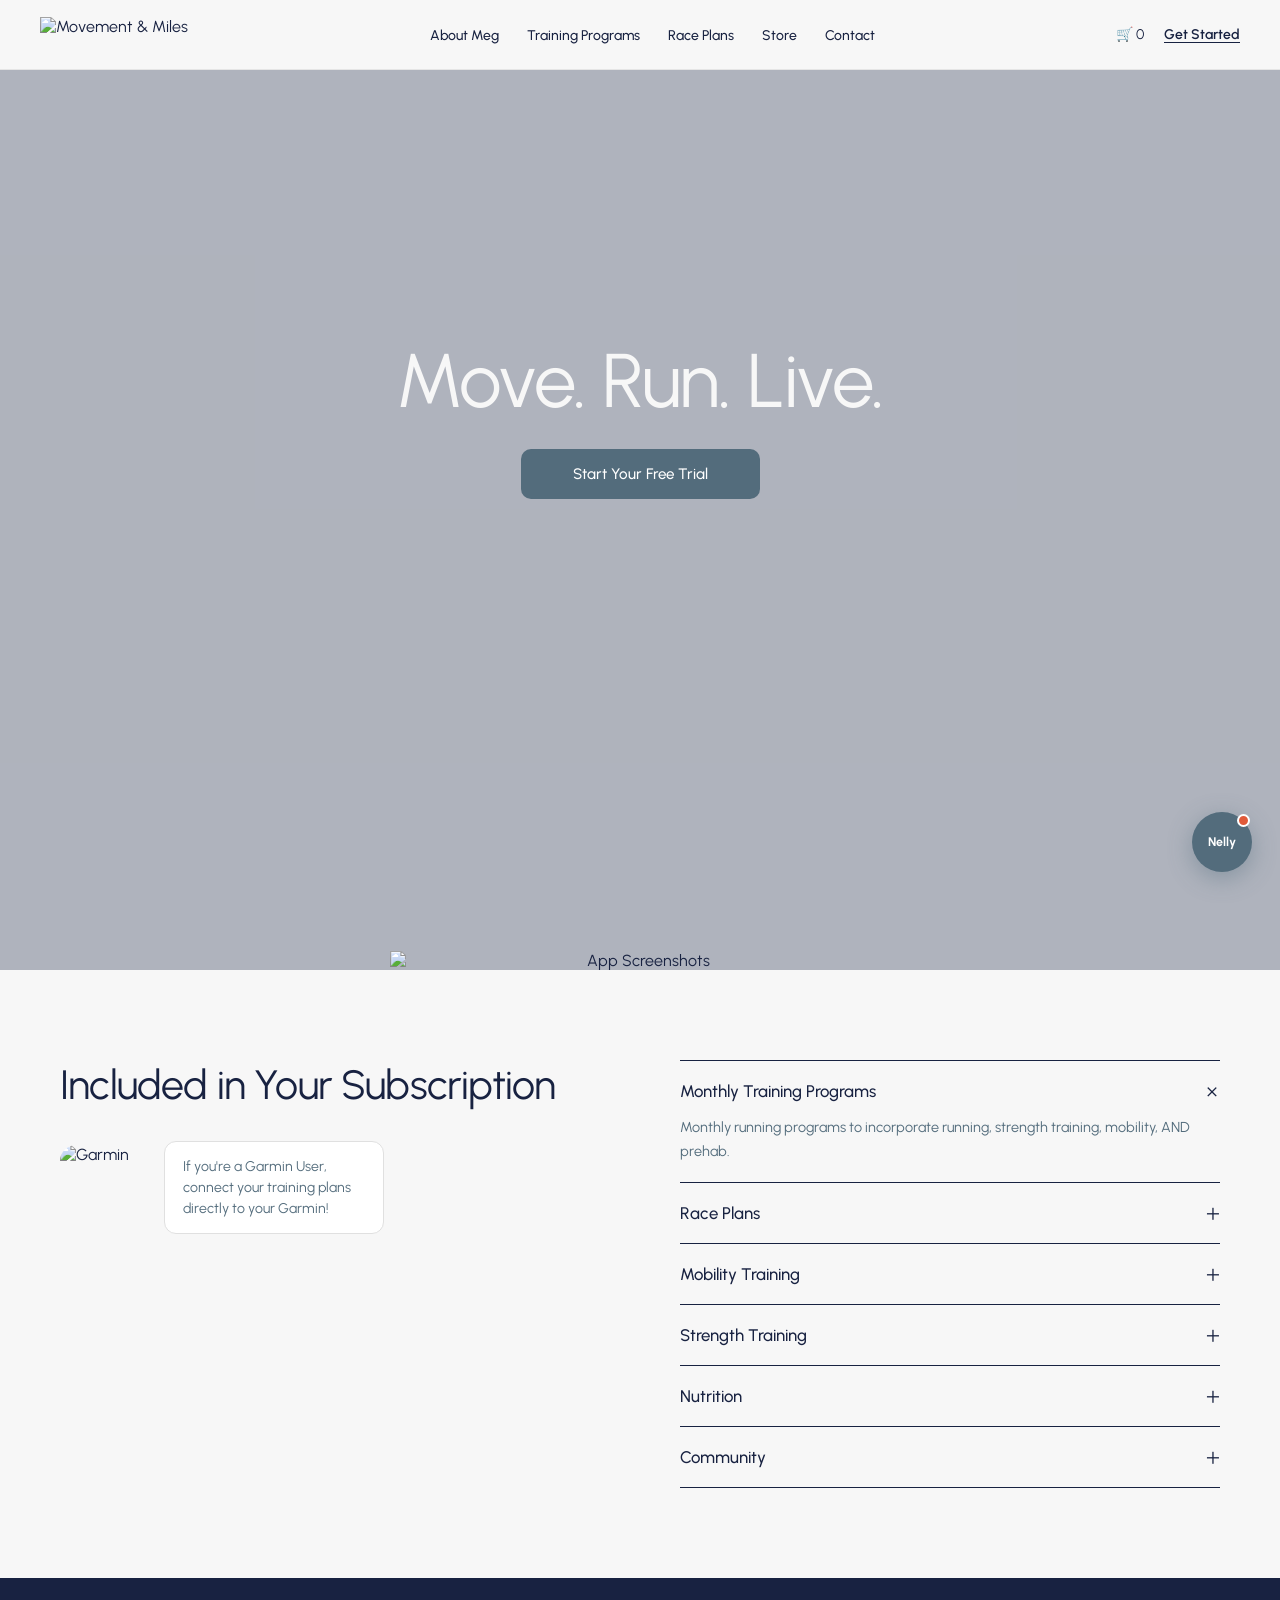
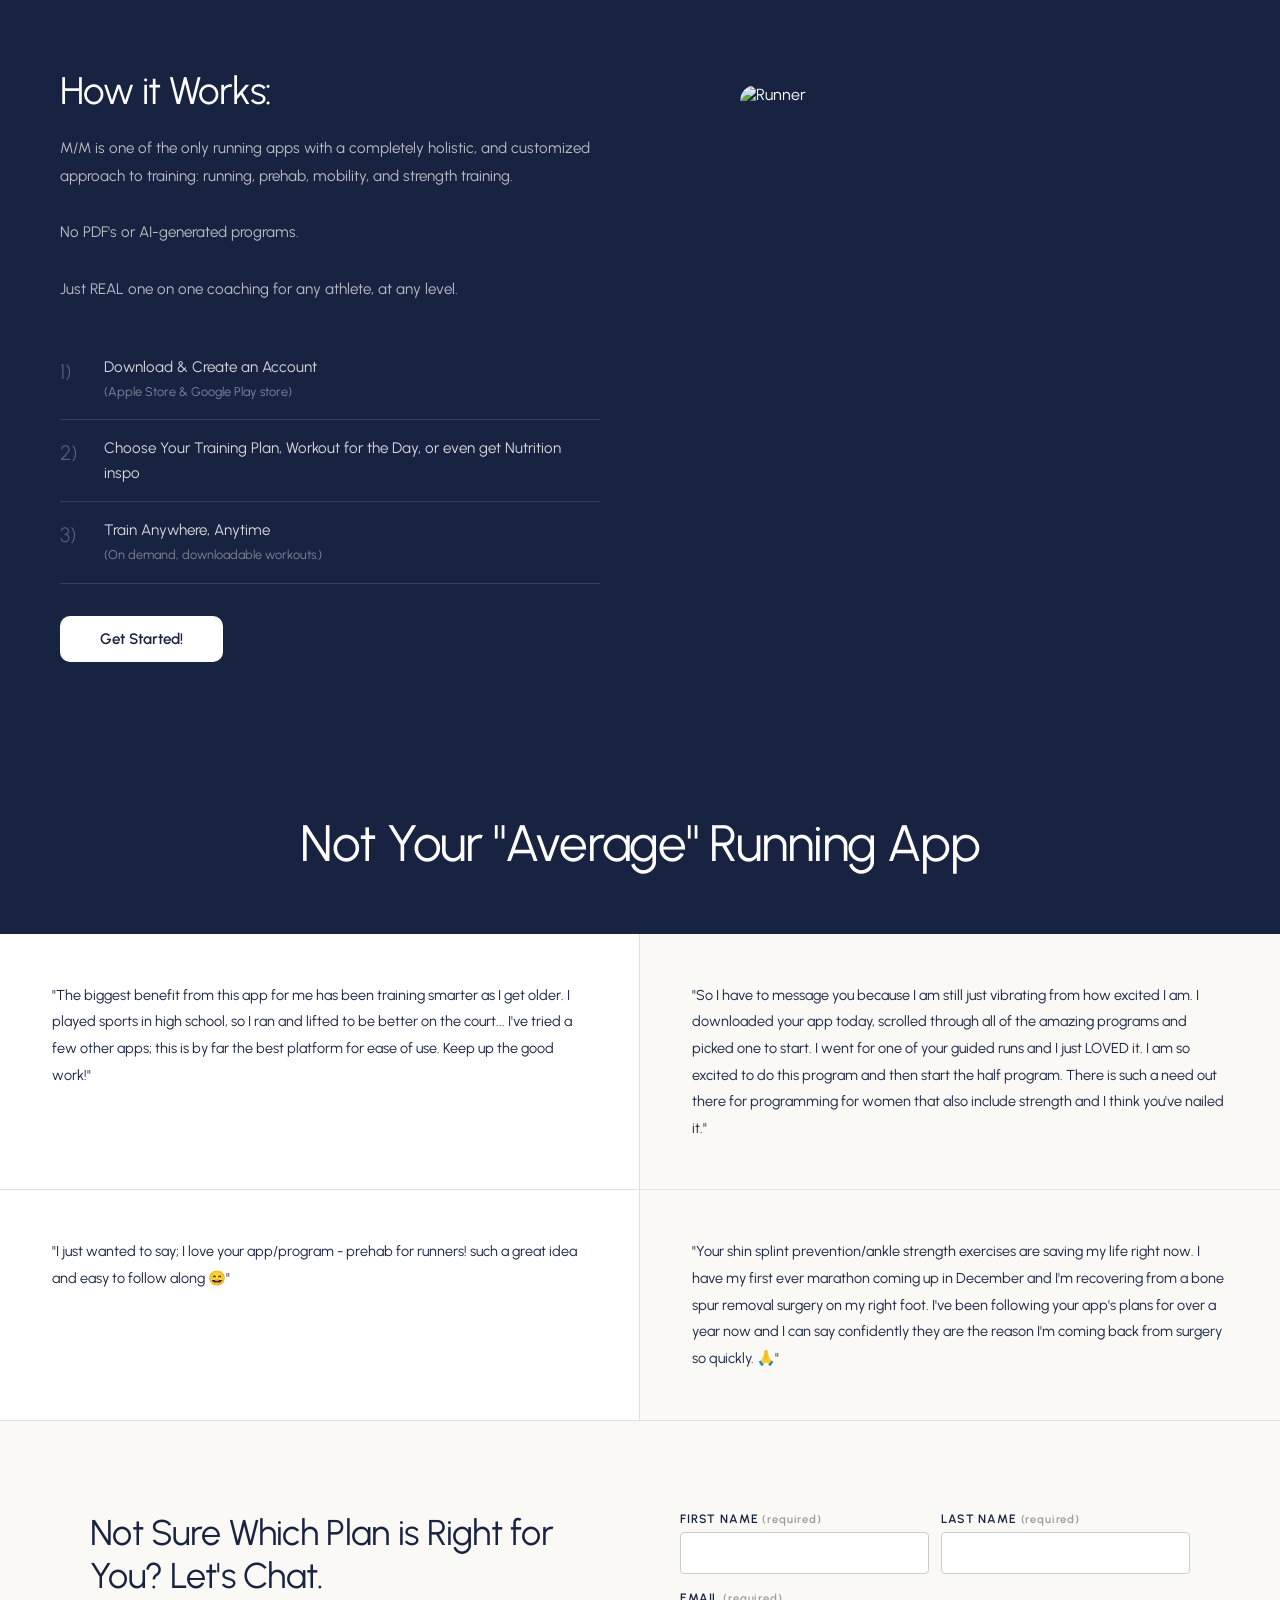
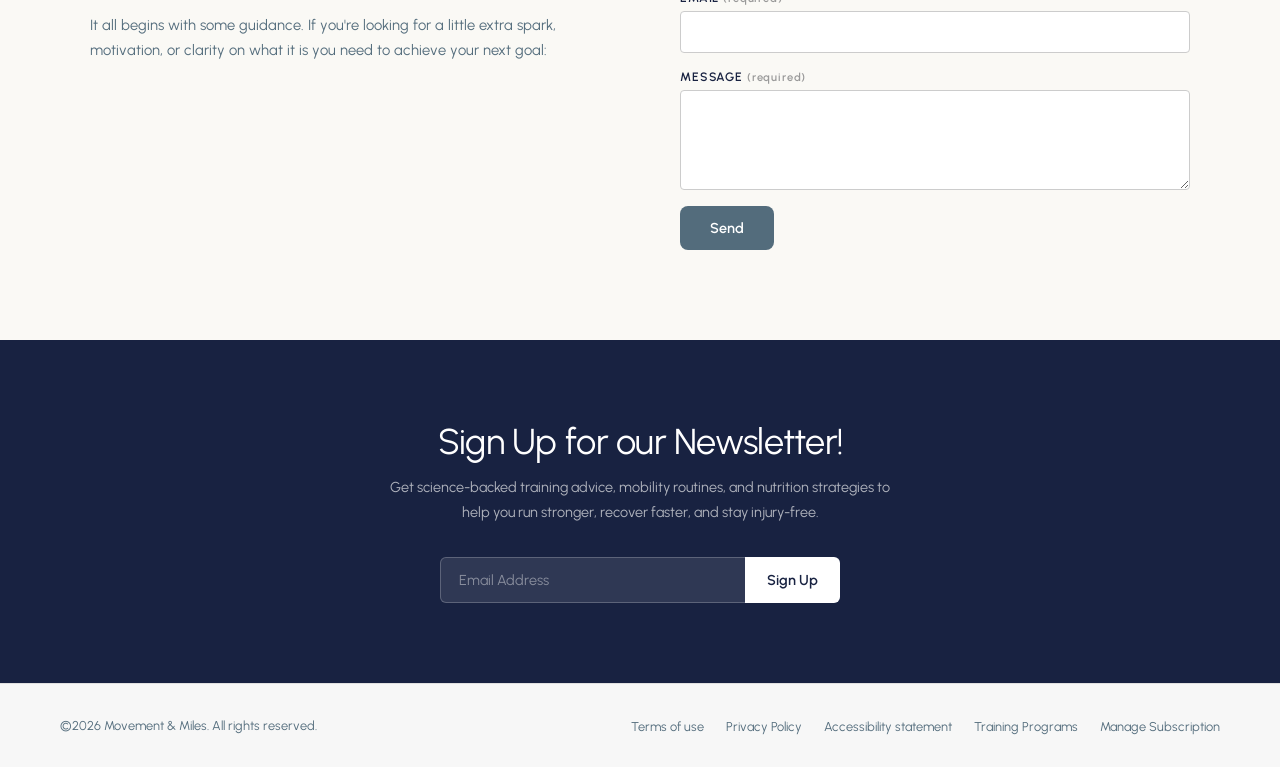
==== commit c51e65e1: "Fix frontend: restore full site + Nelly v2 with conversation history" ====
--- a/index.html
+++ b/index.html
@@ -223,7 +223,7 @@
     <li><a onclick="showPage('home')" data-page="contact">Contact</a></li>
   </ul>
   <div class="nav-right">
-    <span class="nav-cart">\u{1F6D2} 0</span>
+    <span class="nav-cart">🛒 0</span>
     <button class="nav-get-started">Get Started</button>
   </div>
 </nav>
@@ -253,9 +253,9 @@
       </div>
       <div>
         <div class="accordion-item open"><div class="accordion-header" onclick="toggleAcc(this)"><span class="accordion-title">Monthly Training Programs</span><span class="accordion-icon">+</span></div><div class="accordion-body">Monthly running programs to incorporate running, strength training, mobility, AND prehab.</div></div>
-        <div class="accordion-item"><div class="accordion-header" onclick="toggleAcc(this)"><span class="accordion-title">Race Plans</span><span class="accordion-icon">+</span></div><div class="accordion-body">Beginner \u2013 Advanced Plans: 5k, 10k, Half Marathon, Marathon, 50k \u2014 built for every level.</div></div>
+        <div class="accordion-item"><div class="accordion-header" onclick="toggleAcc(this)"><span class="accordion-title">Race Plans</span><span class="accordion-icon">+</span></div><div class="accordion-body">Beginner – Advanced Plans: 5k, 10k, Half Marathon, Marathon, 50k — built for every level.</div></div>
         <div class="accordion-item"><div class="accordion-header" onclick="toggleAcc(this)"><span class="accordion-title">Mobility Training</span><span class="accordion-icon">+</span></div><div class="accordion-body">Mobility workouts and programs to improve your movement capacity, joint strength, and prevent injuries.</div></div>
-        <div class="accordion-item"><div class="accordion-header" onclick="toggleAcc(this)"><span class="accordion-title">Strength Training</span><span class="accordion-icon">+</span></div><div class="accordion-body">Video AND voice-guided workouts for beginner \u2013 advanced athletes.</div></div>
+        <div class="accordion-item"><div class="accordion-header" onclick="toggleAcc(this)"><span class="accordion-title">Strength Training</span><span class="accordion-icon">+</span></div><div class="accordion-body">Video AND voice-guided workouts for beginner – advanced athletes.</div></div>
         <div class="accordion-item"><div class="accordion-header" onclick="toggleAcc(this)"><span class="accordion-title">Nutrition</span><span class="accordion-icon">+</span></div><div class="accordion-body">Choose a plan based on your goal: endurance, strength training, or weight loss.</div></div>
         <div class="accordion-item"><div class="accordion-header" onclick="toggleAcc(this)"><span class="accordion-title">Community</span><span class="accordion-icon">+</span></div><div class="accordion-body">Join the Movement & Miles Community on Facebook. Exclusive offers, tips, and motivation.</div></div>
       </div>
@@ -285,8 +285,8 @@
     <div class="testimonials-grid">
       <div class="testimonial-card"><p class="testimonial-text">"The biggest benefit from this app for me has been training smarter as I get older. I played sports in high school, so I ran and lifted to be better on the court... I've tried a few other apps; this is by far the best platform for ease of use. Keep up the good work!"</p></div>
       <div class="testimonial-card"><p class="testimonial-text">"So I have to message you because I am still just vibrating from how excited I am. I downloaded your app today, scrolled through all of the amazing programs and picked one to start. I went for one of your guided runs and I just LOVED it. I am so excited to do this program and then start the half program. There is such a need out there for programming for women that also include strength and I think you've nailed it."</p></div>
-      <div class="testimonial-card"><p class="testimonial-text">"I just wanted to say; I love your app/program - prehab for runners! such a great idea and easy to follow along"</p></div>
-      <div class="testimonial-card"><p class="testimonial-text">"Your shin splint prevention/ankle strength exercises are saving my life right now. I have my first ever marathon coming up in December and I'm recovering from a bone spur removal surgery on my right foot. I've been following your app's plans for over a year now and I can say confidently they are the reason I'm coming back from surgery so quickly."</p></div>
+      <div class="testimonial-card"><p class="testimonial-text">"I just wanted to say; I love your app/program - prehab for runners! such a great idea and easy to follow along 😄"</p></div>
+      <div class="testimonial-card"><p class="testimonial-text">"Your shin splint prevention/ankle strength exercises are saving my life right now. I have my first ever marathon coming up in December and I'm recovering from a bone spur removal surgery on my right foot. I've been following your app's plans for over a year now and I can say confidently they are the reason I'm coming back from surgery so quickly. 🙏"</p></div>
     </div>
   </div>
 
@@ -318,7 +318,7 @@
   </section>
 
   <footer>
-    <div class="footer-copy">\u00A92026 Movement & Miles. All rights reserved.</div>
+    <div class="footer-copy">&copy;2026 Movement & Miles. All rights reserved.</div>
     <ul class="footer-links">
       <li><a>Terms of use</a></li><li><a>Privacy Policy</a></li><li><a>Accessibility statement</a></li>
       <li><a onclick="showPage('training')">Training Programs</a></li><li><a>Manage Subscription</a></li>
@@ -341,7 +341,7 @@
           <div class="program-card-title">Walk to Run: A Beginner's Guide to Starting Your Fitness Journey</div>
           <div class="program-card-meta">
             <span><span class="tag tag-beginner">Beginner</span></span>
-            <span>\u23F1 3 weeks</span>
+            <span>⏱ 3 weeks</span>
             <span>4 run/walk, 1 mobility, 2 strength workouts/week</span>
           </div>
           <button class="btn-outline">Learn More</button>
@@ -353,21 +353,21 @@
           <div class="program-card-title">Walk to Run: Part 2</div>
           <div class="program-card-meta">
             <span><span class="tag tag-beginner">Beginner</span></span>
-            <span>\u23F1 6 weeks</span>
+            <span>⏱ 6 weeks</span>
             <span>4 run/walk, 1 mobility, 2 strength workouts/week</span>
           </div>
           <button class="btn-outline">Learn More</button>
         </div>
       </div>
-      <div class="program-card"><div class="program-card-img-placeholder">\u{1F3C3}\u200D\u2640\uFE0F</div><div class="program-card-body"><div class="program-card-title">Miles + Bodyweight Strength</div><div class="program-card-meta"><span><span class="tag tag-beginner">Beginner</span></span><span>\u23F1 8 weeks</span><span>4\u20135 runs, 1\u20132 mobility, 2 bodyweight strength/week</span></div><button class="btn-outline">Learn More</button></div></div>
-      <div class="program-card"><div class="program-card-img-placeholder">\u{1F4AA}</div><div class="program-card-body"><div class="program-card-title">Beginners: Total Package</div><div class="program-card-meta"><span><span class="tag tag-beginner">Beginner</span></span><span>\u23F1 8 weeks</span><span>4\u20135 runs, 1 mobility, 2 strength workouts/week</span></div><button class="btn-outline">Learn More</button></div></div>
-      <div class="program-card"><div class="program-card-img-placeholder">\u{1F3C5}</div><div class="program-card-body"><div class="program-card-title">Building Endurance & Strength</div><div class="program-card-meta"><span><span class="tag tag-beginner">Beginner</span></span><span>\u23F1 6 weeks</span><span>4 runs, 1 mobility, 2 strength workouts/week</span></div><button class="btn-outline">Learn More</button></div></div>
-      <div class="program-card"><div class="program-card-img-placeholder">\u26A1</div><div class="program-card-body"><div class="program-card-title">Strides + Calisthenics</div><div class="program-card-meta"><span><span class="tag tag-intermediate">Intermediate</span></span><span>\u23F1 6 weeks</span><span>4 runs, 2 bodyweight strength, 1\u20132 mobility/week</span></div><button class="btn-outline">Learn More</button></div></div>
-      <div class="program-card"><div class="program-card-img-placeholder">\u{1F33F}</div><div class="program-card-body"><div class="program-card-title">Outdoor Miles + Weights</div><div class="program-card-meta"><span><span class="tag tag-intermediate">Intermediate</span></span><span>\u23F1 4 weeks</span><span>4 runs, 2 strength, 1\u20132 mobility workouts/week</span></div><button class="btn-outline">Learn More</button></div></div>
-      <div class="program-card"><div class="program-card-img-placeholder">\u{1F525}</div><div class="program-card-body"><div class="program-card-title">Endurance & Strength</div><div class="program-card-meta"><span><span class="tag tag-intermediate">Intermediate</span></span><span>\u23F1 8 weeks</span><span>5 runs, 2 strength, 1\u20132 mobility workouts/week</span></div><button class="btn-outline">Learn More</button></div></div>
-      <div class="program-card"><div class="program-card-img-placeholder">\u{1F3AF}</div><div class="program-card-body"><div class="program-card-title">Run + Lift</div><div class="program-card-meta"><span><span class="tag tag-advanced">Advanced</span></span><span>\u23F1 6 weeks</span><span>3 runs, 3 strength, 1\u20132 mobility workouts/week</span></div><button class="btn-outline">Learn More</button></div></div>
-      <div class="program-card"><div class="program-card-img-placeholder">\u{1F680}</div><div class="program-card-body"><div class="program-card-title">Endurance, Speed, and Strength</div><div class="program-card-meta"><span><span class="tag tag-advanced">Advanced</span></span><span>\u23F1 6 weeks</span><span>2 speed, 2 endurance, 2 strength, 1 mobility/week</span></div><button class="btn-outline">Learn More</button></div></div>
-      <div class="program-card"><div class="program-card-img-placeholder">\u{1F3C6}</div><div class="program-card-body"><div class="program-card-title">Peak Endurance & Power</div><div class="program-card-meta"><span><span class="tag tag-advanced">Advanced</span></span><span>\u23F1 6 weeks</span><span>5 runs, 2 strength, 1\u20132 mobility workouts/week</span></div><button class="btn-outline">Learn More</button></div></div>
+      <div class="program-card"><div class="program-card-img-placeholder">🏃‍♀️</div><div class="program-card-body"><div class="program-card-title">Miles + Bodyweight Strength</div><div class="program-card-meta"><span><span class="tag tag-beginner">Beginner</span></span><span>⏱ 8 weeks</span><span>4–5 runs, 1–2 mobility, 2 bodyweight strength/week</span></div><button class="btn-outline">Learn More</button></div></div>
+      <div class="program-card"><div class="program-card-img-placeholder">💪</div><div class="program-card-body"><div class="program-card-title">Beginners: Total Package</div><div class="program-card-meta"><span><span class="tag tag-beginner">Beginner</span></span><span>⏱ 8 weeks</span><span>4–5 runs, 1 mobility, 2 strength workouts/week</span></div><button class="btn-outline">Learn More</button></div></div>
+      <div class="program-card"><div class="program-card-img-placeholder">🏅</div><div class="program-card-body"><div class="program-card-title">Building Endurance & Strength</div><div class="program-card-meta"><span><span class="tag tag-beginner">Beginner</span></span><span>⏱ 6 weeks</span><span>4 runs, 1 mobility, 2 strength workouts/week</span></div><button class="btn-outline">Learn More</button></div></div>
+      <div class="program-card"><div class="program-card-img-placeholder">⚡</div><div class="program-card-body"><div class="program-card-title">Strides + Calisthenics</div><div class="program-card-meta"><span><span class="tag tag-intermediate">Intermediate</span></span><span>⏱ 6 weeks</span><span>4 runs, 2 bodyweight strength, 1–2 mobility/week</span></div><button class="btn-outline">Learn More</button></div></div>
+      <div class="program-card"><div class="program-card-img-placeholder">🌿</div><div class="program-card-body"><div class="program-card-title">Outdoor Miles + Weights</div><div class="program-card-meta"><span><span class="tag tag-intermediate">Intermediate</span></span><span>⏱ 4 weeks</span><span>4 runs, 2 strength, 1–2 mobility workouts/week</span></div><button class="btn-outline">Learn More</button></div></div>
+      <div class="program-card"><div class="program-card-img-placeholder">🔥</div><div class="program-card-body"><div class="program-card-title">Endurance & Strength</div><div class="program-card-meta"><span><span class="tag tag-intermediate">Intermediate</span></span><span>⏱ 8 weeks</span><span>5 runs, 2 strength, 1–2 mobility workouts/week</span></div><button class="btn-outline">Learn More</button></div></div>
+      <div class="program-card"><div class="program-card-img-placeholder">🎯</div><div class="program-card-body"><div class="program-card-title">Run + Lift</div><div class="program-card-meta"><span><span class="tag tag-advanced">Advanced</span></span><span>⏱ 6 weeks</span><span>3 runs, 3 strength, 1–2 mobility workouts/week</span></div><button class="btn-outline">Learn More</button></div></div>
+      <div class="program-card"><div class="program-card-img-placeholder">🚀</div><div class="program-card-body"><div class="program-card-title">Endurance, Speed, and Strength</div><div class="program-card-meta"><span><span class="tag tag-advanced">Advanced</span></span><span>⏱ 6 weeks</span><span>2 speed, 2 endurance, 2 strength, 1 mobility/week</span></div><button class="btn-outline">Learn More</button></div></div>
+      <div class="program-card"><div class="program-card-img-placeholder">🏆</div><div class="program-card-body"><div class="program-card-title">Peak Endurance & Power</div><div class="program-card-meta"><span><span class="tag tag-advanced">Advanced</span></span><span>⏱ 6 weeks</span><span>5 runs, 2 strength, 1–2 mobility workouts/week</span></div><button class="btn-outline">Learn More</button></div></div>
     </div>
   </div>
 
@@ -376,31 +376,31 @@
   <div class="program-section">
     <h2 class="program-section-title">Strength Training Programs:</h2>
     <div class="program-grid">
-      <div class="program-card"><div class="program-card-img-placeholder">\u{1F4AA}</div><div class="program-card-body"><div class="program-card-title">Bodyweight & Bands</div><div class="program-card-meta"><span><span class="tag tag-beginner">Beginner</span></span><span>\u23F1 4 weeks</span><span>3 bodyweight strength + 2 mobility/week</span></div><button class="btn-outline">Learn More</button></div></div>
-      <div class="program-card"><div class="program-card-img-placeholder">\u{1F3CB}\uFE0F</div><div class="program-card-body"><div class="program-card-title">Strength Starts Here!</div><div class="program-card-meta"><span><span class="tag tag-beginner">Beginner</span></span><span>\u23F1 2 weeks</span><span>3 strength + 2 mobility/week</span></div><button class="btn-outline">Learn More</button></div></div>
-      <div class="program-card"><div class="program-card-img-placeholder">\u2699\uFE0F</div><div class="program-card-body"><div class="program-card-title">Pure Strength</div><div class="program-card-meta"><span><span class="tag tag-beginner">Beginner</span></span><span>\u23F1 6 weeks</span><span>3 strength + 1 mobility/week</span></div><button class="btn-outline">Learn More</button></div></div>
-      <div class="program-card"><div class="program-card-img-placeholder">\u{1F529}</div><div class="program-card-body"><div class="program-card-title">Stronger Strides</div><div class="program-card-meta"><span><span class="tag tag-intermediate">Intermediate</span></span><span>\u23F1 6 weeks</span><span>2 strength + 1 mobility/week</span></div><button class="btn-outline">Learn More</button></div></div>
-      <div class="program-card"><div class="program-card-img-placeholder">\u{1F3C5}</div><div class="program-card-body"><div class="program-card-title">Total Body Power</div><div class="program-card-meta"><span><span class="tag tag-intermediate">Intermediate</span></span><span>\u23F1 6 weeks</span><span>4 strength + 1 mobility/week</span></div><button class="btn-outline">Learn More</button></div></div>
-      <div class="program-card"><div class="program-card-img-placeholder">\u{1F531}</div><div class="program-card-body"><div class="program-card-title">Total Power & Strength</div><div class="program-card-meta"><span><span class="tag tag-advanced">Advanced</span></span><span>\u23F1 6 weeks</span><span>3 strength + 1 mobility/week</span></div><button class="btn-outline">Learn More</button></div></div>
+      <div class="program-card"><div class="program-card-img-placeholder">💪</div><div class="program-card-body"><div class="program-card-title">Bodyweight & Bands</div><div class="program-card-meta"><span><span class="tag tag-beginner">Beginner</span></span><span>⏱ 4 weeks</span><span>3 bodyweight strength + 2 mobility/week</span></div><button class="btn-outline">Learn More</button></div></div>
+      <div class="program-card"><div class="program-card-img-placeholder">🏋️</div><div class="program-card-body"><div class="program-card-title">Strength Starts Here!</div><div class="program-card-meta"><span><span class="tag tag-beginner">Beginner</span></span><span>⏱ 2 weeks</span><span>3 strength + 2 mobility/week</span></div><button class="btn-outline">Learn More</button></div></div>
+      <div class="program-card"><div class="program-card-img-placeholder">⚙️</div><div class="program-card-body"><div class="program-card-title">Pure Strength</div><div class="program-card-meta"><span><span class="tag tag-beginner">Beginner</span></span><span>⏱ 6 weeks</span><span>3 strength + 1 mobility/week</span></div><button class="btn-outline">Learn More</button></div></div>
+      <div class="program-card"><div class="program-card-img-placeholder">🔩</div><div class="program-card-body"><div class="program-card-title">Stronger Strides</div><div class="program-card-meta"><span><span class="tag tag-intermediate">Intermediate</span></span><span>⏱ 6 weeks</span><span>2 strength + 1 mobility/week</span></div><button class="btn-outline">Learn More</button></div></div>
+      <div class="program-card"><div class="program-card-img-placeholder">🏅</div><div class="program-card-body"><div class="program-card-title">Total Body Power</div><div class="program-card-meta"><span><span class="tag tag-intermediate">Intermediate</span></span><span>⏱ 6 weeks</span><span>4 strength + 1 mobility/week</span></div><button class="btn-outline">Learn More</button></div></div>
+      <div class="program-card"><div class="program-card-img-placeholder">🔱</div><div class="program-card-body"><div class="program-card-title">Total Power & Strength</div><div class="program-card-meta"><span><span class="tag tag-advanced">Advanced</span></span><span>⏱ 6 weeks</span><span>3 strength + 1 mobility/week</span></div><button class="btn-outline">Learn More</button></div></div>
     </div>
   </div>
 
   <div class="program-section" style="background:var(--bg-warm)">
     <h2 class="program-section-title">Mobility & Prehab Programs:</h2>
     <div class="program-grid">
-      <div class="program-card"><div class="program-card-img-placeholder">\u{1F9D8}</div><div class="program-card-body"><div class="program-card-title">Prehab: Knee/ITBS + Mobility</div><div class="program-card-meta"><span><span class="tag tag-all">All Levels</span></span><span>\u23F1 4 weeks</span><span>2 mobility + 2 prehab/week</span></div><button class="btn-outline">Learn More</button></div></div>
-      <div class="program-card"><div class="program-card-img-placeholder">\u{1F300}</div><div class="program-card-body"><div class="program-card-title">Mobility Master</div><div class="program-card-meta"><span><span class="tag tag-all">All Levels</span></span><span>\u23F1 4 weeks</span><span>3 mobility + flexibility/week</span></div><button class="btn-outline">Learn More</button></div></div>
-      <div class="program-card"><div class="program-card-img-placeholder">\u{1F9B5}</div><div class="program-card-body"><div class="program-card-title">Trail/Road Running Prehab Essentials</div><div class="program-card-meta"><span><span class="tag tag-all">All Levels</span></span><span>\u23F1 6 weeks</span><span>2 strength/prehab + 1 mobility/week</span></div><button class="btn-outline">Learn More</button></div></div>
-      <div class="program-card"><div class="program-card-img-placeholder">\u{1F9B6}</div><div class="program-card-body"><div class="program-card-title">Ankle, Foot, and Calf Strength</div><div class="program-card-meta"><span><span class="tag tag-all">All Levels</span></span><span>\u{1F4DA} 10 modules</span></div><button class="btn-outline">Learn More</button></div></div>
-      <div class="program-card"><div class="program-card-img-placeholder">\u{1FA79}</div><div class="program-card-body"><div class="program-card-title">ITBS/Knee Pain Workout Collection</div><div class="program-card-meta"><span><span class="tag tag-all">All Levels</span></span><span>\u{1F4DA} 10 modules</span></div><button class="btn-outline">Learn More</button></div></div>
-      <div class="program-card"><div class="program-card-img-placeholder">\u2728</div><div class="program-card-body"><div class="program-card-title">The Ultimate Mobility Plan</div><div class="program-card-meta"><span><span class="tag tag-all">All Levels</span></span><span>\u23F1 4 weeks</span><span>3 mobility + flexibility/week</span></div><button class="btn-outline">Learn More</button></div></div>
+      <div class="program-card"><div class="program-card-img-placeholder">🧘</div><div class="program-card-body"><div class="program-card-title">Prehab: Knee/ITBS + Mobility</div><div class="program-card-meta"><span><span class="tag tag-all">All Levels</span></span><span>⏱ 4 weeks</span><span>2 mobility + 2 prehab/week</span></div><button class="btn-outline">Learn More</button></div></div>
+      <div class="program-card"><div class="program-card-img-placeholder">🌀</div><div class="program-card-body"><div class="program-card-title">Mobility Master</div><div class="program-card-meta"><span><span class="tag tag-all">All Levels</span></span><span>⏱ 4 weeks</span><span>3 mobility + flexibility/week</span></div><button class="btn-outline">Learn More</button></div></div>
+      <div class="program-card"><div class="program-card-img-placeholder">🦵</div><div class="program-card-body"><div class="program-card-title">Trail/Road Running Prehab Essentials</div><div class="program-card-meta"><span><span class="tag tag-all">All Levels</span></span><span>⏱ 6 weeks</span><span>2 strength/prehab + 1 mobility/week</span></div><button class="btn-outline">Learn More</button></div></div>
+      <div class="program-card"><div class="program-card-img-placeholder">🦶</div><div class="program-card-body"><div class="program-card-title">Ankle, Foot, and Calf Strength</div><div class="program-card-meta"><span><span class="tag tag-all">All Levels</span></span><span>📚 10 modules</span></div><button class="btn-outline">Learn More</button></div></div>
+      <div class="program-card"><div class="program-card-img-placeholder">🩹</div><div class="program-card-body"><div class="program-card-title">ITBS/Knee Pain Workout Collection</div><div class="program-card-meta"><span><span class="tag tag-all">All Levels</span></span><span>📚 10 modules</span></div><button class="btn-outline">Learn More</button></div></div>
+      <div class="program-card"><div class="program-card-img-placeholder">✨</div><div class="program-card-body"><div class="program-card-title">The Ultimate Mobility Plan</div><div class="program-card-meta"><span><span class="tag tag-all">All Levels</span></span><span>⏱ 4 weeks</span><span>3 mobility + flexibility/week</span></div><button class="btn-outline">Learn More</button></div></div>
     </div>
   </div>
 
   <div class="sign-up-banner"><h3>Sign Up For Your Free Month</h3><button class="btn-primary">Get Started</button></div>
 
   <footer>
-    <div class="footer-copy">\u00A92026 Movement & Miles. All rights reserved.</div>
+    <div class="footer-copy">&copy;2026 Movement & Miles. All rights reserved.</div>
     <ul class="footer-links">
       <li><a>Terms of use</a></li><li><a>Privacy Policy</a></li>
       <li><a onclick="showPage('home')">Home</a></li>
@@ -413,20 +413,21 @@
 <div id="page-race" class="page">
   <div class="race-page-header">
     <h1>Race Programs</h1>
-    <p>Beginner to advanced race plans for 5K, 10K, Half Marathon, Full Marathon, and 50K \u2014 each combining running, strength training, and mobility.</p>
-  </div>
+    <p>Beginner to advanced race plans for 5K, 10K, Half Marathon, Full Marathon, and 50K — each combining running, strength training, and mobility.</p>
+  </div>
+
   <div class="race-grid">
-    <div class="race-card"><img class="race-card-img" src="https://images.squarespace-cdn.com/content/v1/62da6d587c033c22c1b4475a/5b0c54e8-42fd-4b33-bf2b-bc72c55dd06a/pexels-zeal-creative-studios-58866141-34043592.jpg" alt="5K Treadmill" /><div class="race-card-body"><div class="race-card-title">8-Week Beginner 5K Running Plan for Treadmill & Outdoor</div><div><span class="tag tag-beginner">Beginner</span></div><div class="race-card-detail" style="margin-top:10px">\u23F1 8 weeks \u00B7 Treadmill & outdoor running, strength & mobility</div><button class="btn-outline">Learn More</button></div></div>
-    <div class="race-card"><img class="race-card-img" src="https://images.squarespace-cdn.com/content/v1/62da6d587c033c22c1b4475a/7dfcd387-1df0-4ec0-bb35-b181e6cdbc18/app+pics+17.jpg" alt="5K Outdoor" /><div class="race-card-body"><div class="race-card-title">Beginner 5k Plan (Outdoor)</div><div><span class="tag tag-beginner">Beginner</span></div><div class="race-card-detail" style="margin-top:10px">\u23F1 8 weeks \u00B7 Outdoor running, strength & mobility</div><button class="btn-outline">Learn More</button></div></div>
-    <div class="race-card"><img class="race-card-img" src="https://images.squarespace-cdn.com/content/v1/62da6d587c033c22c1b4475a/eebdca4d-cee6-4b56-a210-092ad12ee4b4/pexels-mehedi-hasan-214983325-30704307.jpg" alt="10K Beginner" /><div class="race-card-body"><div class="race-card-title">Beginner 10k Plan</div><div><span class="tag tag-beginner">Beginner</span></div><div class="race-card-detail" style="margin-top:10px">\u23F1 8 weeks \u00B7 Outdoor & treadmill, strength & mobility</div><button class="btn-outline">Learn More</button></div></div>
-    <div class="race-card"><img class="race-card-img" src="https://images.squarespace-cdn.com/content/v1/62da6d587c033c22c1b4475a/79e9f849-1cb9-4a89-80c7-5be5b1e531e0/pexels-bohlemedia-2803158.jpg" alt="Half Marathon Beginner" /><div class="race-card-body"><div class="race-card-title">Beginner Half Marathon Plan</div><div><span class="tag tag-beginner">Beginner</span></div><div class="race-card-detail" style="margin-top:10px">\u23F1 20 weeks \u00B7 Outdoor running, strength & mobility</div><button class="btn-outline">Learn More</button></div></div>
-    <div class="race-card"><img class="race-card-img" src="https://images.squarespace-cdn.com/content/v1/62da6d587c033c22c1b4475a/cfd5946f-d3d6-4818-b306-e6ac13138b1c/pexels-cottonbro-5319375.jpg" alt="Marathon Beginner" /><div class="race-card-body"><div class="race-card-title">Beginner Marathon Plan</div><div><span class="tag tag-beginner">Beginner</span></div><div class="race-card-detail" style="margin-top:10px">\u23F1 20 weeks \u00B7 Outdoor running, strength & mobility</div><button class="btn-outline">Learn More</button></div></div>
-    <div class="race-card"><div style="width:100%;height:200px;background:linear-gradient(135deg,#e8edf2,#c8d4dc);display:flex;align-items:center;justify-content:center;font-size:3rem">\u{1F3C3}</div><div class="race-card-body"><div class="race-card-title">Intermediate 5k Plan (Outdoor)</div><div><span class="tag tag-intermediate">Intermediate</span></div><div class="race-card-detail" style="margin-top:10px">\u23F1 8 weeks \u00B7 Outdoor running, strength & mobility</div><button class="btn-outline">Learn More</button></div></div>
-    <div class="race-card"><div style="width:100%;height:200px;background:linear-gradient(135deg,#e8edf2,#c8d4dc);display:flex;align-items:center;justify-content:center;font-size:3rem">\u26A1</div><div class="race-card-body"><div class="race-card-title">Intermediate Half Marathon Plan (Outdoor)</div><div><span class="tag tag-intermediate">Intermediate</span></div><div class="race-card-detail" style="margin-top:10px">\u23F1 10 weeks \u00B7 ~15 mi/week base required</div><button class="btn-outline">Learn More</button></div></div>
-    <div class="race-card"><div style="width:100%;height:200px;background:linear-gradient(135deg,#e8edf2,#c8d4dc);display:flex;align-items:center;justify-content:center;font-size:3rem">\u{1F3C6}</div><div class="race-card-body"><div class="race-card-title">Advanced Half Marathon</div><div><span class="tag tag-advanced">Advanced</span></div><div class="race-card-detail" style="margin-top:10px">\u23F1 12 weeks \u00B7 Outdoor running, strength & mobility</div><button class="btn-outline">Learn More</button></div></div>
-    <div class="race-card"><div style="width:100%;height:200px;background:linear-gradient(135deg,#e8edf2,#c8d4dc);display:flex;align-items:center;justify-content:center;font-size:3rem">\u{1F304}</div><div class="race-card-body"><div class="race-card-title">Tread/Out Marathon Plan</div><div><span class="tag tag-intermediate">Intermediate \u2013 Advanced</span></div><div class="race-card-detail" style="margin-top:10px">\u23F1 16 weeks \u00B7 Treadmill & outdoor, strength & mobility</div><button class="btn-outline">Learn More</button></div></div>
-    <div class="race-card"><div style="width:100%;height:200px;background:linear-gradient(135deg,#e8edf2,#c8d4dc);display:flex;align-items:center;justify-content:center;font-size:3rem">\u{1F985}</div><div class="race-card-body"><div class="race-card-title">50k Race Plan</div><div><span class="tag tag-intermediate">Intermediate \u2013 Advanced</span></div><div class="race-card-detail" style="margin-top:10px">\u23F1 16 weeks \u00B7 Experience in marathons or 25+ mi/week required</div><button class="btn-outline">Learn More</button></div></div>
-    <div class="race-card"><div style="width:100%;height:200px;background:linear-gradient(135deg,#e8edf2,#c8d4dc);display:flex;align-items:center;justify-content:center;font-size:3rem">\u{1F3AF}</div><div class="race-card-body"><div class="race-card-title">7 Weeks To 10 Miles Plan</div><div><span class="tag tag-advanced">Advanced</span></div><div class="race-card-detail" style="margin-top:10px">\u23F1 7 weeks \u00B7 Outdoor running, strength & mobility</div><button class="btn-outline">Learn More</button></div></div>
+    <div class="race-card"><img class="race-card-img" src="https://images.squarespace-cdn.com/content/v1/62da6d587c033c22c1b4475a/5b0c54e8-42fd-4b33-bf2b-bc72c55dd06a/pexels-zeal-creative-studios-58866141-34043592.jpg" alt="5K Treadmill" /><div class="race-card-body"><div class="race-card-title">8-Week Beginner 5K Running Plan for Treadmill & Outdoor</div><div><span class="tag tag-beginner">Beginner</span></div><div class="race-card-detail" style="margin-top:10px">⏱ 8 weeks · Treadmill & outdoor running, strength & mobility</div><button class="btn-outline">Learn More</button></div></div>
+    <div class="race-card"><img class="race-card-img" src="https://images.squarespace-cdn.com/content/v1/62da6d587c033c22c1b4475a/7dfcd387-1df0-4ec0-bb35-b181e6cdbc18/app+pics+17.jpg" alt="5K Outdoor" /><div class="race-card-body"><div class="race-card-title">Beginner 5k Plan (Outdoor)</div><div><span class="tag tag-beginner">Beginner</span></div><div class="race-card-detail" style="margin-top:10px">⏱ 8 weeks · Outdoor running, strength & mobility</div><button class="btn-outline">Learn More</button></div></div>
+    <div class="race-card"><img class="race-card-img" src="https://images.squarespace-cdn.com/content/v1/62da6d587c033c22c1b4475a/eebdca4d-cee6-4b56-a210-092ad12ee4b4/pexels-mehedi-hasan-214983325-30704307.jpg" alt="10K Beginner" /><div class="race-card-body"><div class="race-card-title">Beginner 10k Plan</div><div><span class="tag tag-beginner">Beginner</span></div><div class="race-card-detail" style="margin-top:10px">⏱ 8 weeks · Outdoor & treadmill, strength & mobility</div><button class="btn-outline">Learn More</button></div></div>
+    <div class="race-card"><img class="race-card-img" src="https://images.squarespace-cdn.com/content/v1/62da6d587c033c22c1b4475a/79e9f849-1cb9-4a89-80c7-5be5b1e531e0/pexels-bohlemedia-2803158.jpg" alt="Half Marathon Beginner" /><div class="race-card-body"><div class="race-card-title">Beginner Half Marathon Plan</div><div><span class="tag tag-beginner">Beginner</span></div><div class="race-card-detail" style="margin-top:10px">⏱ 20 weeks · Outdoor running, strength & mobility</div><button class="btn-outline">Learn More</button></div></div>
+    <div class="race-card"><img class="race-card-img" src="https://images.squarespace-cdn.com/content/v1/62da6d587c033c22c1b4475a/cfd5946f-d3d6-4818-b306-e6ac13138b1c/pexels-cottonbro-5319375.jpg" alt="Marathon Beginner" /><div class="race-card-body"><div class="race-card-title">Beginner Marathon Plan</div><div><span class="tag tag-beginner">Beginner</span></div><div class="race-card-detail" style="margin-top:10px">⏱ 20 weeks · Outdoor running, strength & mobility</div><button class="btn-outline">Learn More</button></div></div>
+    <div class="race-card"><div style="width:100%;height:200px;background:linear-gradient(135deg,#e8edf2,#c8d4dc);display:flex;align-items:center;justify-content:center;font-size:3rem">🏃</div><div class="race-card-body"><div class="race-card-title">Intermediate 5k Plan (Outdoor)</div><div><span class="tag tag-intermediate">Intermediate</span></div><div class="race-card-detail" style="margin-top:10px">⏱ 8 weeks · Outdoor running, strength & mobility</div><button class="btn-outline">Learn More</button></div></div>
+    <div class="race-card"><div style="width:100%;height:200px;background:linear-gradient(135deg,#e8edf2,#c8d4dc);display:flex;align-items:center;justify-content:center;font-size:3rem">⚡</div><div class="race-card-body"><div class="race-card-title">Intermediate Half Marathon Plan (Outdoor)</div><div><span class="tag tag-intermediate">Intermediate</span></div><div class="race-card-detail" style="margin-top:10px">⏱ 10 weeks · ~15 mi/week base required</div><button class="btn-outline">Learn More</button></div></div>
+    <div class="race-card"><div style="width:100%;height:200px;background:linear-gradient(135deg,#e8edf2,#c8d4dc);display:flex;align-items:center;justify-content:center;font-size:3rem">🏆</div><div class="race-card-body"><div class="race-card-title">Advanced Half Marathon</div><div><span class="tag tag-advanced">Advanced</span></div><div class="race-card-detail" style="margin-top:10px">⏱ 12 weeks · Outdoor running, strength & mobility</div><button class="btn-outline">Learn More</button></div></div>
+    <div class="race-card"><div style="width:100%;height:200px;background:linear-gradient(135deg,#e8edf2,#c8d4dc);display:flex;align-items:center;justify-content:center;font-size:3rem">🌄</div><div class="race-card-body"><div class="race-card-title">Tread/Out Marathon Plan</div><div><span class="tag tag-intermediate">Intermediate – Advanced</span></div><div class="race-card-detail" style="margin-top:10px">⏱ 16 weeks · Treadmill & outdoor, strength & mobility</div><button class="btn-outline">Learn More</button></div></div>
+    <div class="race-card"><div style="width:100%;height:200px;background:linear-gradient(135deg,#e8edf2,#c8d4dc);display:flex;align-items:center;justify-content:center;font-size:3rem">🦅</div><div class="race-card-body"><div class="race-card-title">50k Race Plan</div><div><span class="tag tag-intermediate">Intermediate – Advanced</span></div><div class="race-card-detail" style="margin-top:10px">⏱ 16 weeks · Experience in marathons or 25+ mi/week required</div><button class="btn-outline">Learn More</button></div></div>
+    <div class="race-card"><div style="width:100%;height:200px;background:linear-gradient(135deg,#e8edf2,#c8d4dc);display:flex;align-items:center;justify-content:center;font-size:3rem">🎯</div><div class="race-card-body"><div class="race-card-title">7 Weeks To 10 Miles Plan</div><div><span class="tag tag-advanced">Advanced</span></div><div class="race-card-detail" style="margin-top:10px">⏱ 7 weeks · Outdoor running, strength & mobility</div><button class="btn-outline">Learn More</button></div></div>
   </div>
 
   <div class="sign-up-banner"><h3>Sign Up for your free month</h3><button class="btn-primary">Get Started</button></div>
@@ -438,7 +439,7 @@
   </section>
 
   <footer>
-    <div class="footer-copy">\u00A92026 Movement & Miles. All rights reserved.</div>
+    <div class="footer-copy">&copy;2026 Movement & Miles. All rights reserved.</div>
     <ul class="footer-links">
       <li><a>Terms of use</a></li><li><a>Privacy Policy</a></li>
       <li><a onclick="showPage('home')">Home</a></li>
@@ -458,7 +459,7 @@
       <img class="store-card-img" src="https://images.squarespace-cdn.com/content/v1/62da6d587c033c22c1b4475a/089c64be-8080-4f7b-82fc-802ce74d281f/Movement+%26+Miles+%284%29.png" alt="M/M Bands Kit" />
       <div class="store-card-body">
         <div class="store-card-title">M/M Bands Kit</div>
-        <div class="store-card-price">\$14.99</div>
+        <div class="store-card-price">$14.99</div>
         <div class="store-card-desc">The official Movement & Miles resistance bands kit. Four resistance levels (Light, Moderate, Heavy, X-Heavy) to support your strength training and prehab workouts inside the app.</div>
         <button class="add-to-cart">Add to Cart</button>
       </div>
@@ -472,7 +473,7 @@
   </section>
 
   <footer>
-    <div class="footer-copy">\u00A92026 Movement & Miles. All rights reserved.</div>
+    <div class="footer-copy">&copy;2026 Movement & Miles. All rights reserved.</div>
     <ul class="footer-links">
       <li><a>Terms of use</a></li><li><a>Privacy Policy</a></li>
       <li><a onclick="showPage('home')">Home</a></li>
@@ -489,19 +490,19 @@
       <div class="nelly-avatar">N</div>
       <div class="nelly-info">
         <div class="nelly-name-t">Nelly</div>
-        <div class="nelly-status-t">\u25CF Your M&M Coaching Assistant</div>
-      </div>
-      <button class="nelly-close" onclick="toggleNelly()">\u2715</button>
+        <div class="nelly-status-t">● Your M&M Coaching Assistant</div>
+      </div>
+      <button class="nelly-close" onclick="toggleNelly()">✕</button>
     </div>
     <div id="nelly-msgs">
-      <div class="nmsg bot">Hey! \u{1F44B} I'm Nelly, your Movement & Miles coach. Ask me anything about training, recovery, race prep, or nutrition!</div>
+      <div class="nmsg bot">Hey! 👋 I'm Nelly, your Movement & Miles coach. Ask me anything about training, recovery, race prep, or nutrition!</div>
     </div>
     <div id="nelly-typing">
       <div class="tdot"></div><div class="tdot"></div><div class="tdot"></div>
     </div>
     <div class="nelly-input-row">
       <input id="nelly-input" placeholder="Ask me anything..." onkeydown="if(event.key==='Enter')sendMsg()" />
-      <button id="nelly-send" onclick="sendMsg()">\u2192</button>
+      <button id="nelly-send" onclick="sendMsg()">→</button>
     </div>
     <div class="nelly-powered">Powered by Claude AI</div>
   </div>
@@ -510,19 +511,19 @@
 
 <script>
   function showPage(name) {
-    document.querySelectorAll('.page').forEach(p => p.classList.remove('active'));
-    document.querySelectorAll('.nav-links a').forEach(a => a.classList.remove('active'));
+    document.querySelectorAll('.page').forEach(function(p) { p.classList.remove('active'); });
+    document.querySelectorAll('.nav-links a').forEach(function(a) { a.classList.remove('active'); });
     document.getElementById('page-' + name).classList.add('active');
-    const link = document.querySelector('.nav-links a[data-page="' + name + '"]');
+    var link = document.querySelector('.nav-links a[data-page="' + name + '"]');
     if (link) link.classList.add('active');
     window.scrollTo(0, 0);
     initFadeIns();
   }
 
   function toggleAcc(header) {
-    const item = header.parentElement;
-    const wasOpen = item.classList.contains('open');
-    document.querySelectorAll('.accordion-item').forEach(i => i.classList.remove('open'));
+    var item = header.parentElement;
+    var wasOpen = item.classList.contains('open');
+    document.querySelectorAll('.accordion-item').forEach(function(i) { i.classList.remove('open'); });
     if (!wasOpen) item.classList.add('open');
   }
 
@@ -531,49 +532,52 @@
     document.querySelector('.bubble-ping').style.display = 'none';
   }
 
-  // ══════════════════════════════════════════════════════════
-  // NELLY \u2014 now calls Railway backend (API key safe on server)
-  // ══════════════════════════════════════════════════════════
-  const NELLY_API = 'https://movementmiles-backend-production.up.railway.app/api/chat';
+  var NELLY_API = 'https://movementmiles-backend-production.up.railway.app/api/chat';
+  var nellyHistory = [];
 
   async function sendMsg() {
-    const input = document.getElementById('nelly-input');
-    const msgs = document.getElementById('nelly-msgs');
-    const typing = document.getElementById('nelly-typing');
-    const text = input.value.trim();
+    var input = document.getElementById('nelly-input');
+    var msgs = document.getElementById('nelly-msgs');
+    var typing = document.getElementById('nelly-typing');
+    var text = input.value.trim();
     if (!text) return;
 
-    const u = document.createElement('div');
+    var u = document.createElement('div');
     u.className = 'nmsg user';
     u.textContent = text;
     msgs.appendChild(u);
     input.value = '';
     msgs.scrollTop = msgs.scrollHeight;
 
+    nellyHistory.push({ role: 'user', content: text });
+
     typing.classList.add('show');
     msgs.scrollTop = msgs.scrollHeight;
 
     try {
-      const res = await fetch(NELLY_API, {
+      var res = await fetch(NELLY_API, {
         method: 'POST',
         headers: { 'Content-Type': 'application/json' },
-        body: JSON.stringify({ message: text })
+        body: JSON.stringify({ message: text, history: nellyHistory.slice(0, -1) })
       });
       typing.classList.remove('show');
 
       if (!res.ok) throw new Error('Server error: ' + res.status);
 
-      const data = await res.json();
-      const b = document.createElement('div');
+      var data = await res.json();
+      var reply = data.reply || "Sorry, couldn't connect right now. Try again!";
+      nellyHistory.push({ role: 'assistant', content: reply });
+
+      var b = document.createElement('div');
       b.className = 'nmsg bot';
-      b.textContent = data.reply || "Sorry, couldn't connect right now. Try again!";
+      b.textContent = reply;
       msgs.appendChild(b);
       msgs.scrollTop = msgs.scrollHeight;
     } catch(err) {
       typing.classList.remove('show');
-      const b = document.createElement('div');
+      var b = document.createElement('div');
       b.className = 'nmsg bot';
-      b.textContent = "Having trouble connecting right now \u2014 try again in a moment!";
+      b.textContent = 'Having trouble connecting right now. Try again in a moment!';
       msgs.appendChild(b);
       msgs.scrollTop = msgs.scrollHeight;
       console.error('Nelly error:', err);
@@ -581,12 +585,12 @@
   }
 
   function initFadeIns() {
-    const obs = new IntersectionObserver(entries => {
-      entries.forEach(e => { if (e.isIntersecting) e.target.classList.add('visible'); });
+    var obs = new IntersectionObserver(function(entries) {
+      entries.forEach(function(e) { if (e.isIntersecting) e.target.classList.add('visible'); });
     }, { threshold: 0.08 });
-    document.querySelectorAll('.page.active .fade-in:not(.visible)').forEach(el => obs.observe(el));
+    document.querySelectorAll('.page.active .fade-in:not(.visible)').forEach(function(el) { obs.observe(el); });
   }
   initFadeIns();
-<\/script>
+</script>
 </body>
-</html>+</html>
